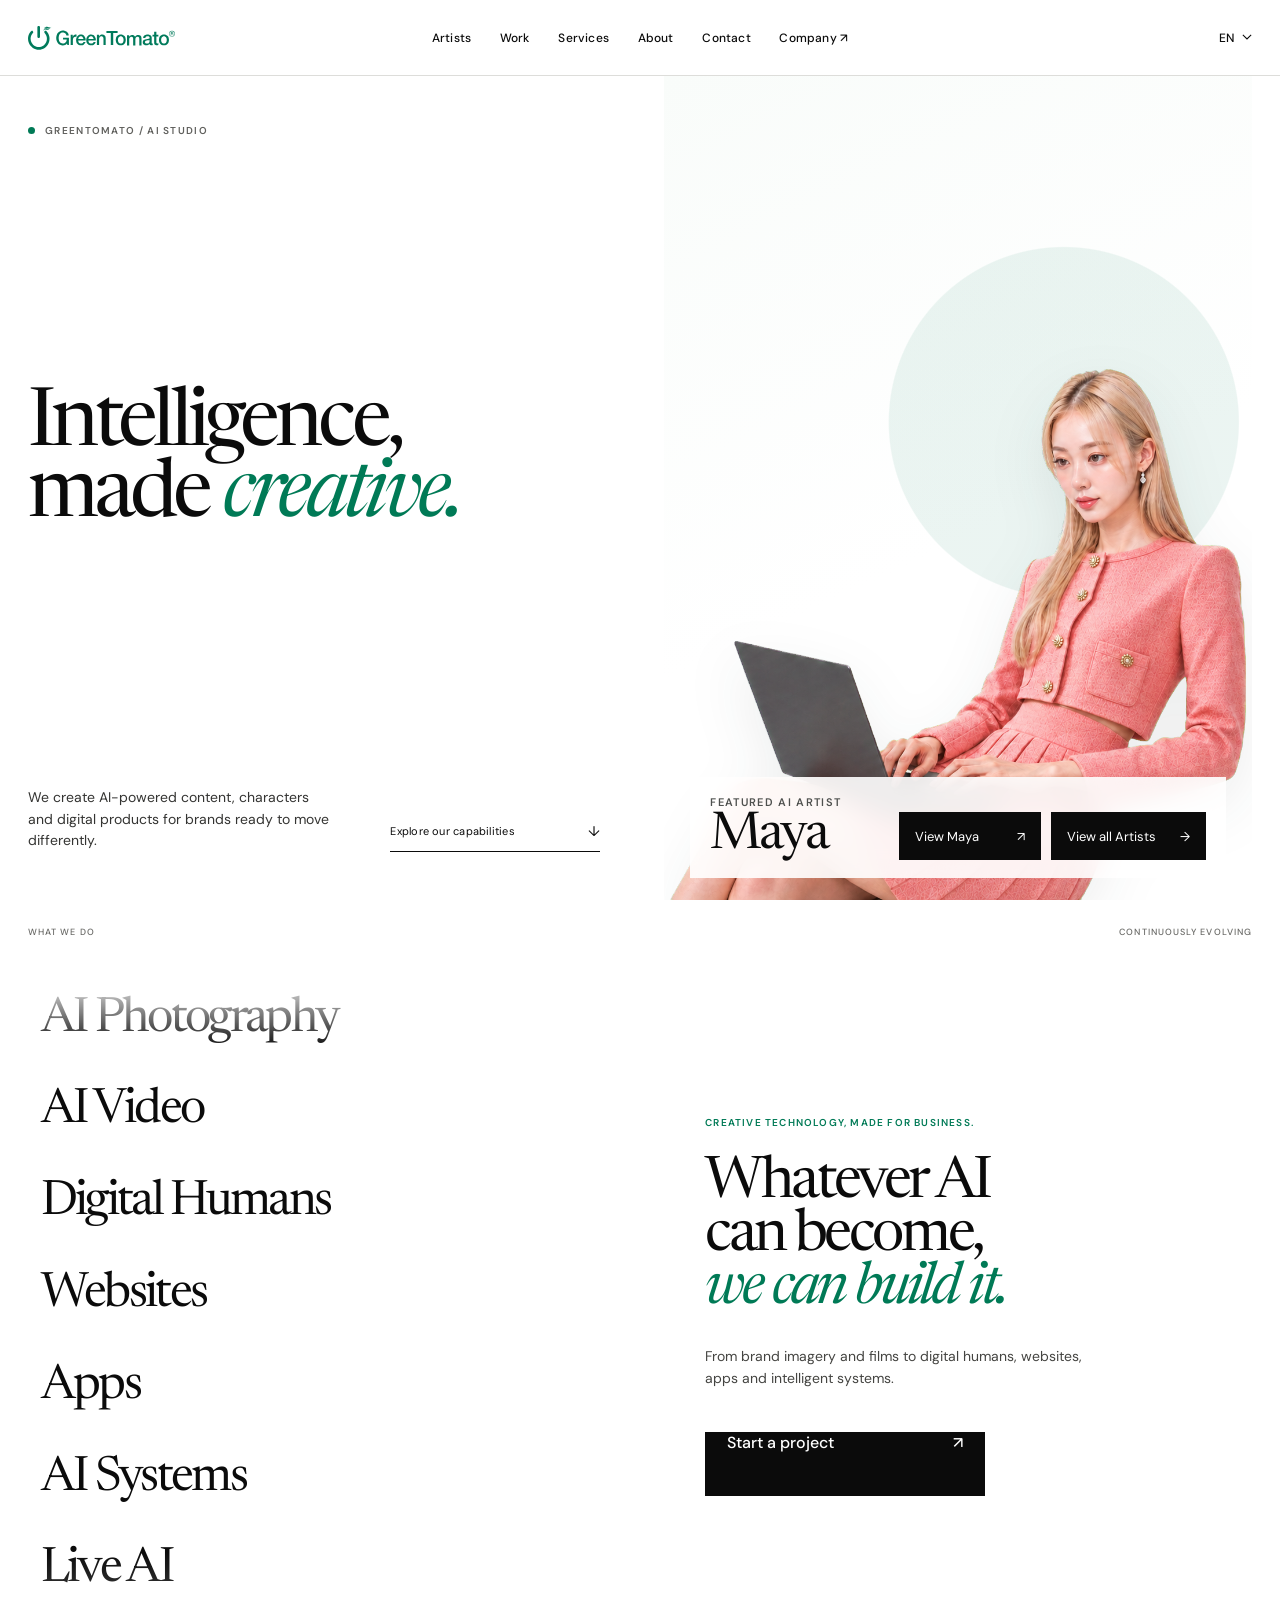
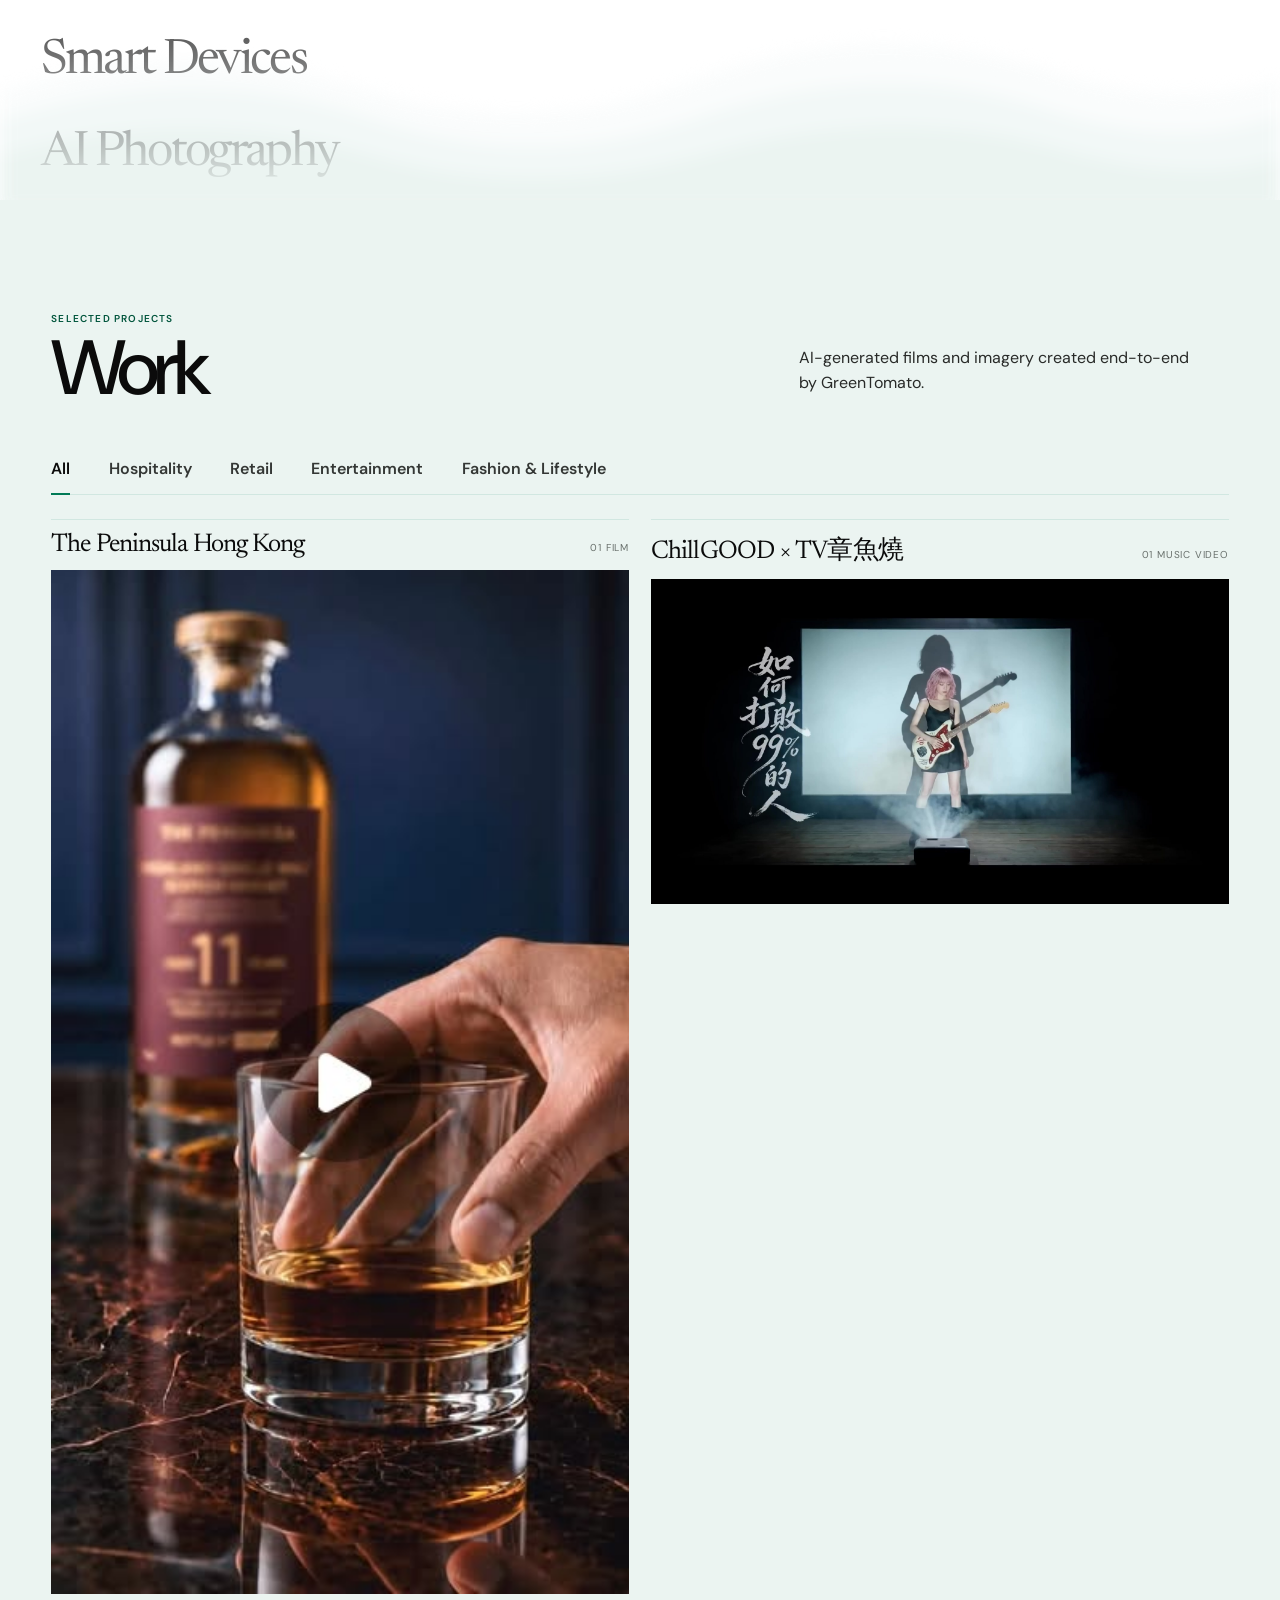
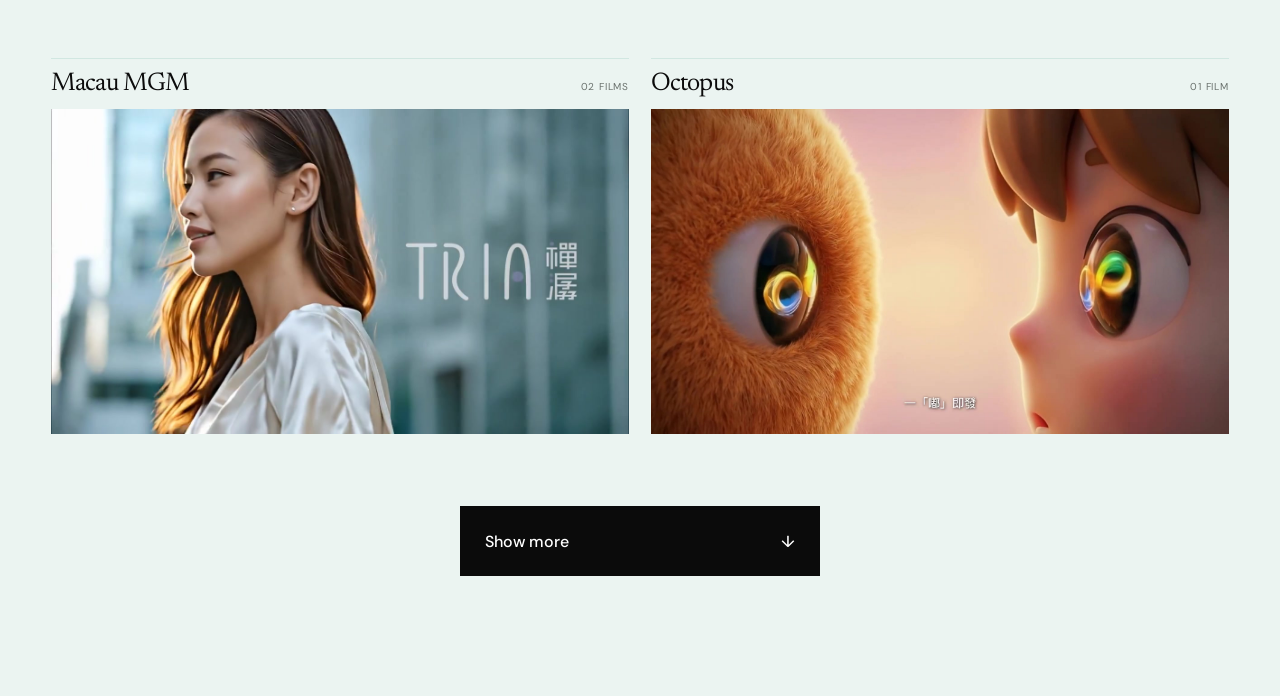
==== index.html @ 941fae1b "Strengthen CTAs and add incremental work gallery" ====
<!doctype html>
<html lang="en">
  <head>
    <meta charset="UTF-8" />
    <meta name="viewport" content="width=device-width, initial-scale=1.0" />
    <meta
      name="description"
      content="GreenTomato AI Artists — distinct digital personalities for contemporary brand storytelling."
    />
    <title>GreenTomato — AI Artists</title>
    <link rel="preconnect" href="https://fonts.googleapis.com" />
    <link rel="preconnect" href="https://fonts.gstatic.com" crossorigin />
    <link
      href="https://fonts.googleapis.com/css2?family=DM+Sans:wght@400;500;600&family=Newsreader:opsz,wght@6..72,400;6..72,500&display=swap"
      rel="stylesheet"
    />
    <link rel="stylesheet" href="./styles.css" />
    <script src="./app.js" defer></script>
  </head>
  <body>
    <header class="site-header">
      <a class="brand" href="./" aria-label="GreenTomato home">
        <img src="./assets/greentomato-logo.svg" alt="GreenTomato" />
      </a>

      <nav class="desktop-nav" aria-label="Primary navigation">
        <a href="./artists.html">Artists</a>
        <a href="#work">Work</a>
        <a href="#services">Services</a>
        <a href="#about">About</a>
        <a href="#contact">Contact</a>
        <a href="https://gtomato.com/" target="_blank" rel="noreferrer">
          Company <span aria-hidden="true">↗</span>
        </a>
      </nav>

      <button class="language-button" type="button" aria-expanded="false">
        <span>EN</span>
        <svg viewBox="0 0 12 8" aria-hidden="true">
          <path d="m1 1 5 5 5-5" />
        </svg>
      </button>

      <button class="menu-button" type="button" aria-expanded="false" aria-label="Open menu">
        <span></span>
        <span></span>
      </button>
    </header>

    <main>
      <section class="hero" id="artists" aria-labelledby="hero-title">
        <div class="hero-copy">
          <p class="eyebrow"><span></span> GreenTomato / AI Studio</p>
          <h1 id="hero-title">
            Intelligence,<br />
            made <em>creative.</em>
          </h1>

          <div class="hero-footer">
            <p class="intro">
              We create AI-powered content, characters and digital products for
              brands ready to move differently.
            </p>
            <a class="primary-link" href="#services">
              <span>Explore our capabilities</span>
              <span class="link-arrow" aria-hidden="true">↓</span>
            </a>
          </div>
        </div>

        <article class="hero-visual" aria-label="Maya, GreenTomato AI artist">
          <div class="hero-orbit" aria-hidden="true">
            <span>AI Artist</span>
            <span>01 / Maya</span>
          </div>
          <figure class="maya-cutout">
            <img
              src="./assets/maya-cutout-hero-v4-cropped.png"
              alt="Maya seated with a laptop"
            />
          </figure>
          <div class="maya-caption">
            <div>
              <p>Featured AI Artist</p>
              <h2>Maya</h2>
            </div>
            <div class="maya-actions">
              <a href="#maya-profile">View Maya <span aria-hidden="true">↗</span></a>
              <a class="all-artists-button" href="./artists.html">
                View all Artists <span aria-hidden="true">→</span>
              </a>
            </div>
          </div>
        </article>

      </section>

      <section class="capabilities" id="services" aria-labelledby="capabilities-title">
        <div class="capabilities-label">
          <span>What we do</span>
          <span>Continuously evolving</span>
        </div>

        <div class="capabilities-stream" aria-label="Our AI services">
          <div class="capabilities-track">
            <div class="capabilities-list">
              <p><strong>AI Photography</strong></p>
              <p><strong>AI Video</strong></p>
              <p><strong>Digital Humans</strong></p>
              <p><strong>Websites</strong></p>
              <p><strong>Apps</strong></p>
              <p><strong>AI Systems</strong></p>
              <p><strong>Live AI</strong></p>
              <p><strong>Smart Devices</strong></p>
            </div>
            <div class="capabilities-list" aria-hidden="true">
              <p><strong>AI Photography</strong></p>
              <p><strong>AI Video</strong></p>
              <p><strong>Digital Humans</strong></p>
              <p><strong>Websites</strong></p>
              <p><strong>Apps</strong></p>
              <p><strong>AI Systems</strong></p>
              <p><strong>Live AI</strong></p>
              <p><strong>Smart Devices</strong></p>
            </div>
          </div>
        </div>

        <div class="capabilities-copy">
          <p class="capabilities-kicker">Creative technology, made for business.</p>
          <h2 id="capabilities-title">
            Whatever AI<br />
            can become,<br />
            <em>we can build it.</em>
          </h2>
          <p class="capabilities-intro">
            From brand imagery and films to digital humans, websites, apps and
            intelligent systems.
          </p>
          <a class="capabilities-link" href="#contact">
            <span>Start a project</span><span aria-hidden="true">↗</span>
          </a>
        </div>
        <svg
          class="capabilities-waves"
          viewBox="0 0 1440 360"
          preserveAspectRatio="none"
          aria-hidden="true"
        >
          <path
            class="wave-back"
            d="M0 182C145 122 270 122 402 176C540 233 658 225 784 164C928 94 1060 100 1180 151C1282 194 1365 197 1440 164V360H0Z"
          />
          <path
            class="wave-middle"
            d="M0 225C148 162 281 163 408 218C540 276 653 279 790 218C917 162 1045 151 1172 206C1280 253 1364 252 1440 217V360H0Z"
          />
          <path
            class="wave-front"
            d="M0 276C136 225 270 222 414 275C551 326 673 319 805 271C935 224 1069 221 1192 267C1298 306 1380 307 1440 281V360H0Z"
          />
        </svg>
      </section>

      <section class="work" id="work" aria-labelledby="work-title">
        <header class="work-header">
          <div>
            <p class="work-eyebrow">Selected projects</p>
            <h2 id="work-title">Work</h2>
          </div>
          <p class="work-summary">
            AI-generated films and imagery created end-to-end by GreenTomato.
          </p>
        </header>

        <nav class="work-filters" aria-label="Filter work by industry">
          <button class="is-active" type="button" data-work-filter="all">All</button>
          <button type="button" data-work-filter="hospitality">Hospitality</button>
          <button type="button" data-work-filter="retail">Retail</button>
          <button type="button" data-work-filter="entertainment">Entertainment</button>
          <button type="button" data-work-filter="fashion">Fashion &amp; Lifestyle</button>
        </nav>

        <div class="work-grid">
          <article class="work-brand-group" data-work-category="hospitality">
            <header class="work-brand-header">
              <h3>The Peninsula Hong Kong</h3>
              <span>01 film</span>
            </header>
            <div class="work-project">
              <div class="work-media">
                <img
                  src="./assets/work/peninsula/peninsula-fathers-day-cover.jpg"
                  alt="The Peninsula Hong Kong campaign"
                />
                <div class="work-media-overlay"><span>Father’s Day Campaign</span></div>
              </div>
            </div>
          </article>

          <article class="work-brand-group" data-work-category="entertainment">
            <header class="work-brand-header">
              <h3>ChillGOOD × TV章魚燒</h3>
              <span>01 music video</span>
            </header>
            <div class="work-project">
              <div class="work-media">
                <img src="./assets/work/takoyaki-poster.jpg" alt="Music video for ChillGOOD and TV章魚燒" />
                <div class="work-media-overlay">
                  <span>A brand by Leo Ku 古巨基</span>
                </div>
              </div>
            </div>
          </article>

          <article class="work-brand-group" data-work-category="hospitality">
            <header class="work-brand-header">
              <h3>Macau MGM</h3>
              <span>02 films</span>
            </header>
            <div class="work-project">
              <div class="work-media">
                <img src="./assets/work/mgm-01-poster.jpg" alt="Macau MGM film 01" />
                <div class="work-media-overlay">
                  <span>MGM 01</span>
                  <button class="show-more-button" type="button" aria-expanded="false">
                    Show more <span aria-hidden="true">↓</span>
                  </button>
                </div>
              </div>
            </div>
            <div class="work-more" aria-hidden="true">
              <div class="work-project">
                <div class="work-media">
                  <img src="./assets/work/mgm-02-poster.jpg" alt="Macau MGM film 02" />
                  <div class="work-media-overlay"><span>MGM 02</span></div>
                </div>
              </div>
            </div>
          </article>

          <article class="work-brand-group" data-work-category="retail">
            <header class="work-brand-header">
              <h3>Octopus</h3>
              <span>01 film</span>
            </header>
            <div class="work-project">
              <div class="work-media">
                <img src="./assets/work/octopus-cover.jpg" alt="Octopus campaign film" />
                <div class="work-media-overlay"><span>Octopus</span></div>
              </div>
            </div>
          </article>

          <article class="work-brand-group" data-work-category="retail">
            <header class="work-brand-header">
              <h3>PARKnSHOP 香港百佳</h3>
              <span>01 film</span>
            </header>
            <div class="work-project">
              <div class="work-media">
                <img
                  src="./assets/work/parknshop/parknshop-weekly-offer-cover.jpg"
                  alt="PARKnSHOP weekly campaign"
                />
                <div class="work-media-overlay"><span>Weekly Offer</span></div>
              </div>
            </div>
          </article>

          <article class="work-brand-group" data-work-category="fashion">
            <header class="work-brand-header">
              <h3>GRAMS</h3>
              <span>03 films</span>
            </header>
            <div class="work-project">
              <div class="work-media">
                <img src="./assets/work/grams-color.jpg" alt="GRAMS color film" />
                <div class="work-media-overlay">
                  <span>Color</span>
                  <button class="show-more-button" type="button" aria-expanded="false">
                    Show more <span aria-hidden="true">↓</span>
                  </button>
                </div>
              </div>
            </div>
            <div class="work-more" aria-hidden="true">
              <div class="work-project">
                <div class="work-media">
                  <img src="./assets/work/grams-bw-poster.jpg" alt="GRAMS black and white film" />
                  <div class="work-media-overlay"><span>Black &amp; White</span></div>
                </div>
              </div>
              <div class="work-project">
                <div class="work-media">
                  <img src="./assets/work/grams28.png" alt="GRAMS campaign film" />
                  <div class="work-media-overlay"><span>Campaign Film</span></div>
                </div>
              </div>
            </div>
          </article>

          <article class="work-brand-group" data-work-category="fashion">
            <header class="work-brand-header">
              <h3>KOISEA</h3>
              <span>02 films</span>
            </header>
            <div class="work-project">
              <div class="work-media">
                <img src="./assets/work/koisea.png" alt="KOISEA landscape film" />
                <div class="work-media-overlay">
                  <span>Landscape</span>
                  <button class="show-more-button" type="button" aria-expanded="false">
                    Show more <span aria-hidden="true">↓</span>
                  </button>
                </div>
              </div>
            </div>
            <div class="work-more" aria-hidden="true">
              <div class="work-project">
                <div class="work-media">
                  <img src="./assets/work/koisea-underground.jpg" alt="KOISEA underground film" />
                  <div class="work-media-overlay"><span>Underground</span></div>
                </div>
              </div>
            </div>
          </article>

          <article class="work-brand-group" data-work-category="retail">
            <header class="work-brand-header">
              <h3>KICKS CREW</h3>
              <span>01 film</span>
            </header>
            <div class="work-project">
              <div class="work-media">
                <img src="./assets/work/kicks-crew.png" alt="KICKS CREW campaign film" />
                <div class="work-media-overlay"><span>Campaign Film</span></div>
              </div>
            </div>
          </article>

          <article class="work-brand-group" data-work-category="entertainment">
            <header class="work-brand-header">
              <h3>Neopets</h3>
              <span>01 film</span>
            </header>
            <div class="work-project">
              <div class="work-media">
                <img src="./assets/work/neopets.png" alt="Neopets campaign film" />
                <div class="work-media-overlay"><span>Campaign Film</span></div>
              </div>
            </div>
          </article>

          <article class="work-brand-group" data-work-category="finance">
            <header class="work-brand-header">
              <h3>Bowtie</h3>
              <span>01 film</span>
            </header>
            <div class="work-project">
              <div class="work-media">
                <img src="./assets/work/bowtie.png" alt="Bowtie campaign film" />
                <div class="work-media-overlay"><span>Campaign Film</span></div>
              </div>
            </div>
          </article>

          <article class="work-brand-group" data-work-category="finance">
            <header class="work-brand-header">
              <h3>Dah Sing Bank</h3>
              <span>01 film</span>
            </header>
            <div class="work-project">
              <div class="work-media">
                <img src="./assets/work/dah-sing.png" alt="Dah Sing Bank campaign film" />
                <div class="work-media-overlay"><span>Campaign Film</span></div>
              </div>
            </div>
          </article>
        </div>

        <button class="work-load-more" type="button">
          <span>Show more</span>
          <span aria-hidden="true">↓</span>
        </button>
      </section>
    </main>

    <div class="language-menu" aria-hidden="true">
      <button type="button" data-language="EN">English</button>
      <button type="button" data-language="繁">繁體中文</button>
      <button type="button" data-language="简">简体中文</button>
    </div>

    <div class="mobile-menu" aria-hidden="true">
      <nav aria-label="Mobile navigation">
        <a href="./artists.html">Artists</a>
        <a href="#work">Work</a>
        <a href="#services">Services</a>
        <a href="#about">About</a>
        <a href="#contact">Contact</a>
        <a href="https://gtomato.com/" target="_blank" rel="noreferrer">Company ↗</a>
      </nav>
    </div>
  </body>
</html>
---- styles.css ----
:root {
  --paper: #ffffff;
  --ink: #0b0b0b;
  --silver: #b8b8b3;
  --line: #ddddda;
  --gt-green: #007a56;
  --gt-green-light: color-mix(in srgb, var(--gt-green) 13%, white);
  --gt-green-soft: color-mix(in srgb, var(--gt-green) 24%, white);
  --work-surface: color-mix(in srgb, var(--gt-green) 8%, white);
  --sans: "DM Sans", Arial, sans-serif;
  --serif: "Newsreader", Georgia, serif;
}

* {
  box-sizing: border-box;
}

html {
  background: var(--paper);
  color: var(--ink);
  scroll-behavior: smooth;
}

body {
  margin: 0;
  min-width: 320px;
  background: var(--paper);
  font-family: var(--sans);
  -webkit-font-smoothing: antialiased;
}

a {
  color: inherit;
  text-decoration: none;
}

button {
  color: inherit;
  font: inherit;
}

.site-header {
  position: fixed;
  z-index: 20;
  top: 0;
  right: 0;
  left: 0;
  display: grid;
  grid-template-columns: minmax(150px, 1fr) auto minmax(150px, 1fr);
  align-items: center;
  height: 76px;
  padding: 0 28px;
  border-bottom: 1px solid var(--line);
  background: rgba(255, 255, 255, 0.94);
  backdrop-filter: blur(12px);
}

.brand {
  justify-self: start;
  line-height: 0;
}

.brand img {
  display: block;
  width: 148px;
  height: auto;
  filter: brightness(0) saturate(100%) invert(34%) sepia(45%) saturate(1351%)
    hue-rotate(125deg) brightness(91%) contrast(101%);
}

.desktop-nav {
  display: flex;
  align-items: center;
  gap: clamp(22px, 2.25vw, 42px);
}

.desktop-nav a,
.language-button {
  position: relative;
  font-size: 12px;
  font-weight: 500;
  letter-spacing: 0.015em;
}

.desktop-nav a::after {
  position: absolute;
  right: 0;
  bottom: -7px;
  left: 0;
  height: 1px;
  background: var(--ink);
  content: "";
  transform: scaleX(0);
  transform-origin: right;
  transition: transform 220ms ease;
}

.desktop-nav a:hover::after,
.desktop-nav a:focus-visible::after {
  background: var(--gt-green);
  transform: scaleX(1);
  transform-origin: left;
}

.language-button {
  display: flex;
  align-items: center;
  justify-self: end;
  gap: 8px;
  padding: 10px 0;
  border: 0;
  background: transparent;
  cursor: pointer;
}

.language-button svg {
  width: 10px;
  fill: none;
  stroke: currentColor;
  stroke-width: 1.25;
  transition: transform 180ms ease;
}

.language-button[aria-expanded="true"] svg {
  transform: rotate(180deg);
}

.menu-button {
  display: none;
  width: 30px;
  height: 30px;
  padding: 7px 0;
  border: 0;
  background: transparent;
}

.menu-button span {
  display: block;
  width: 26px;
  height: 1px;
  margin: 5px 0 5px auto;
  background: var(--ink);
  transition: transform 180ms ease;
}

.hero {
  position: relative;
  display: grid;
  grid-template-columns: minmax(0, 52%) minmax(520px, 48%);
  height: 100vh;
  min-height: 720px;
  padding: 76px 28px 0;
  overflow: hidden;
  background:
    linear-gradient(90deg, transparent 0 51.95%, rgba(0, 122, 86, 0.07) 51.95% 52%, transparent 52%),
    var(--paper);
}

.hero-copy {
  display: flex;
  flex-direction: column;
  min-width: 0;
  padding: 48px 5vw 48px 0;
}

.eyebrow {
  display: flex;
  align-items: center;
  gap: 10px;
  margin: 0;
  color: #60605d;
  font-size: 10px;
  font-weight: 600;
  letter-spacing: 0.13em;
  text-transform: uppercase;
}

.eyebrow span {
  width: 7px;
  height: 7px;
  border-radius: 50%;
  background: var(--gt-green);
}

h1 {
  max-width: 780px;
  margin: auto 0;
  font-family: var(--serif);
  font-size: clamp(66px, 6.3vw, 112px);
  font-weight: 400;
  letter-spacing: -0.058em;
  line-height: 0.88;
}

h1 em {
  color: var(--gt-green);
  font-weight: 400;
}

.hero-footer {
  display: grid;
  grid-template-columns: minmax(240px, 380px) 210px;
  gap: 56px;
  align-items: end;
}

.intro {
  margin: 0;
  color: #343432;
  font-size: 14px;
  line-height: 1.55;
}

.primary-link {
  display: flex;
  align-items: center;
  justify-content: space-between;
  padding: 12px 0 11px;
  border-bottom: 1px solid var(--ink);
  font-size: 11px;
  letter-spacing: 0.02em;
}

.link-arrow {
  font-size: 14px;
  transition: transform 180ms ease;
}

.primary-link:hover .link-arrow {
  color: var(--gt-green);
  transform: translateY(3px);
}

.hero-visual {
  position: relative;
  min-width: 0;
  overflow: hidden;
  background:
    radial-gradient(circle at 68% 42%, rgba(0, 122, 86, 0.08) 0 28%, transparent 28.2%),
    linear-gradient(155deg, #f9fcfa 0%, #ffffff 55%);
}

.hero-orbit {
  display: none;
}

.hero-orbit::before,
.hero-orbit::after {
  position: absolute;
  width: 6px;
  height: 6px;
  border-radius: 50%;
  background: var(--gt-green);
  content: "";
}

.hero-orbit::before {
  top: 11%;
  left: 12%;
}

.hero-orbit::after {
  right: 10%;
  bottom: 12%;
}

.hero-orbit span {
  position: absolute;
  padding: 3px 6px;
  background: #fff;
  color: var(--gt-green);
  font-size: 9px;
  letter-spacing: 0.12em;
  text-transform: uppercase;
}

.hero-orbit span:first-child {
  top: 7%;
  left: 18%;
}

.hero-orbit span:last-child {
  right: 15%;
  bottom: 8%;
}

.maya-cutout {
  position: absolute;
  z-index: 2;
  inset: 0;
  margin: 0;
  pointer-events: none;
}

.maya-cutout img {
  display: block;
  width: 100%;
  height: 100%;
  object-fit: contain;
  object-position: right bottom;
  filter: drop-shadow(0 22px 28px rgba(25, 42, 35, 0.08));
}

.maya-caption {
  position: absolute;
  z-index: 4;
  right: 26px;
  bottom: 22px;
  left: 26px;
  display: flex;
  justify-content: space-between;
  align-items: flex-end;
  padding: 18px 20px;
  background: rgba(255, 255, 255, 0.9);
  backdrop-filter: blur(12px);
}

.maya-caption p {
  margin: 0 0 4px;
  color: #4f514f;
  font-size: 11px;
  font-weight: 600;
  letter-spacing: 0.12em;
  text-transform: uppercase;
}

.maya-caption h2 {
  margin: 0;
  font-family: var(--serif);
  font-size: 52px;
  font-weight: 400;
  letter-spacing: -0.04em;
  line-height: 0.9;
}

.maya-caption a {
  display: inline-flex;
  gap: 24px;
  justify-content: space-between;
  align-items: center;
  min-width: 142px;
  min-height: 48px;
  padding: 0 15px;
  border: 1px solid var(--ink);
  background: var(--ink);
  color: #fff;
  font-size: 13px;
  transition: background 180ms ease, color 180ms ease;
}

.maya-actions {
  display: flex;
  gap: 10px;
  align-items: center;
}

.all-artists-button {
  min-width: 174px;
  cursor: pointer;
}

.maya-caption a:hover,
.maya-caption a:focus-visible,
.all-artists-button:hover,
.all-artists-button:focus-visible {
  border-color: var(--gt-green);
  background: var(--gt-green);
  color: #fff;
}

.capabilities {
  position: relative;
  display: grid;
  grid-template-columns: minmax(0, 48%) minmax(0, 52%);
  height: 100vh;
  min-height: 720px;
  padding: 74px 28px 0;
  overflow: hidden;
  background: var(--paper);
}

.capabilities-label {
  position: absolute;
  z-index: 5;
  top: 26px;
  right: 28px;
  left: 28px;
  display: flex;
  justify-content: space-between;
  color: #696966;
  font-size: 9px;
  font-weight: 500;
  letter-spacing: 0.12em;
  text-transform: uppercase;
}

.capabilities-stream {
  position: relative;
  z-index: 2;
  height: calc(100vh - 74px);
  min-height: 646px;
  overflow: hidden;
  -webkit-mask-image: linear-gradient(
    to bottom,
    transparent 0,
    #000 9%,
    #000 70%,
    transparent 100%
  );
  mask-image: linear-gradient(
    to bottom,
    transparent 0,
    #000 9%,
    #000 70%,
    transparent 100%
  );
}

.capabilities-track {
  display: flex;
  flex-direction: column;
  width: 100%;
  animation: capabilities-scroll 24s linear infinite;
  will-change: transform;
}

.capabilities-list {
  display: flex;
  flex-direction: column;
  flex: none;
  gap: 0;
  padding: 0 2vw 0 1vw;
}

.capabilities-list p {
  display: flex;
  align-items: center;
  flex: none;
  min-height: clamp(84px, 10.2vh, 108px);
  margin: 0;
  color: var(--ink);
}

.capabilities-list strong {
  font-family: var(--serif);
  font-size: clamp(42px, 3.8vw, 68px);
  font-weight: 400;
  letter-spacing: -0.055em;
  line-height: 1;
  white-space: nowrap;
}

.capabilities-copy {
  position: relative;
  z-index: 3;
  display: flex;
  flex-direction: column;
  justify-content: center;
  align-items: flex-start;
  padding: 0 3vw 18vh 7vw;
}

.capabilities-kicker {
  margin: 0 0 28px;
  color: var(--gt-green);
  font-size: 10px;
  font-weight: 600;
  letter-spacing: 0.12em;
  text-transform: uppercase;
}

.capabilities-copy h2 {
  max-width: 760px;
  margin: 0;
  font-family: var(--serif);
  font-size: clamp(54px, 4.55vw, 82px);
  font-weight: 400;
  letter-spacing: -0.058em;
  line-height: 0.91;
}

.capabilities-copy h2 em {
  color: var(--gt-green);
  font-weight: 400;
}

.capabilities-intro {
  max-width: 410px;
  margin: 30px 0 0;
  color: #444441;
  font-size: 14px;
  line-height: 1.55;
}

.capabilities-link {
  display: flex;
  justify-content: space-between;
  width: 280px;
  margin-top: 42px;
  min-height: 64px;
  padding: 0 22px;
  background: var(--ink);
  color: #fff;
  font-size: 16px;
  font-weight: 500;
  transition: background 180ms ease, transform 180ms ease;
}

.capabilities-link:hover {
  background: var(--gt-green);
  transform: translateY(-2px);
}

.capabilities-waves {
  position: absolute;
  z-index: 1;
  right: 0;
  bottom: 0;
  left: 0;
  width: 100%;
  bottom: -12px;
  height: clamp(190px, 27vh, 280px);
  filter: blur(8px);
  opacity: 0.96;
  pointer-events: none;
}

.capabilities-waves path {
  vector-effect: non-scaling-stroke;
}

.wave-back {
  fill: color-mix(in srgb, var(--gt-green) 2%, white);
}

.wave-middle {
  fill: color-mix(in srgb, var(--gt-green) 5%, white);
}

.wave-front {
  fill: var(--work-surface);
}

.work {
  position: relative;
  min-height: 100vh;
  padding: 112px 4vw 120px;
  background: var(--work-surface);
}

.work-header {
  display: grid;
  grid-template-columns: minmax(0, 1fr) minmax(280px, 430px);
  align-items: end;
  gap: 64px;
}

.work-eyebrow {
  margin: 0 0 8px;
  color: color-mix(in srgb, var(--gt-green) 70%, black);
  font-size: 10px;
  font-weight: 600;
  letter-spacing: 0.12em;
  text-transform: uppercase;
}

.work-header h2 {
  margin: 0;
  color: var(--ink);
  font-family: var(--sans);
  font-size: clamp(60px, 6vw, 104px);
  font-weight: 500;
  letter-spacing: -0.065em;
  line-height: 0.92;
}

.work-summary {
  max-width: 390px;
  margin: 0 0 8px;
  color: #282a28;
  font-size: 16px;
  line-height: 1.55;
}

.work-filters {
  display: flex;
  gap: clamp(24px, 3vw, 52px);
  align-items: center;
  margin: 54px 0 24px;
  border-bottom: 1px solid color-mix(in srgb, var(--gt-green) 18%, white);
}

.work-filters button {
  position: relative;
  padding: 0 0 15px;
  border: 0;
  background: transparent;
  color: #343735;
  font-size: 16px;
  font-weight: 600;
  cursor: pointer;
}

.work-filters button::after {
  position: absolute;
  right: 0;
  bottom: -1px;
  left: 0;
  height: 2px;
  background: var(--gt-green);
  content: "";
  opacity: 0;
  transform: scaleX(0);
  transition: opacity 180ms ease, transform 180ms cubic-bezier(0.16, 1, 0.3, 1);
}

.work-filters button:hover,
.work-filters button:focus-visible,
.work-filters button.is-active {
  color: var(--ink);
}

.work-filters button.is-active::after {
  opacity: 1;
  transform: scaleX(1);
}

.work-grid {
  display: grid;
  grid-template-columns: repeat(2, minmax(0, 1fr));
  gap: 64px 22px;
  align-items: start;
}

.work-brand-group {
  position: relative;
  transition: opacity 220ms ease, transform 300ms cubic-bezier(0.16, 1, 0.3, 1);
}

.work-brand-group[hidden] {
  display: none;
}

.work-brand-header {
  display: flex;
  justify-content: space-between;
  align-items: baseline;
  margin-bottom: 12px;
  padding-top: 12px;
  border-top: 1px solid color-mix(in srgb, var(--gt-green) 18%, white);
}

.work-brand-header h3 {
  margin: 0;
  font-family: var(--serif);
  font-size: clamp(24px, 2vw, 34px);
  font-weight: 400;
  letter-spacing: -0.035em;
}

.work-brand-header span {
  color: #69706c;
  font-size: 10px;
  letter-spacing: 0.08em;
  text-transform: uppercase;
}

.work-project + .work-project {
  margin-top: 14px;
}

.work-media {
  position: relative;
  overflow: hidden;
  background: #d9e6df;
}

.work-media img {
  display: block;
  width: 100%;
  height: auto;
  transition: transform 500ms cubic-bezier(0.16, 1, 0.3, 1);
}

.work-media-overlay {
  position: absolute;
  right: 0;
  bottom: 0;
  left: 0;
  display: flex;
  justify-content: space-between;
  align-items: center;
  min-height: 58px;
  padding: 15px 18px;
  background: linear-gradient(to top, rgba(4, 12, 9, 0.76), rgba(4, 12, 9, 0.04));
  color: #fff;
  font-size: 12px;
  opacity: 0;
  transform: translateY(8px);
  transition: opacity 220ms ease, transform 220ms ease;
}

.work-media:hover img {
  transform: scale(1.025);
}

.work-media:hover .work-media-overlay,
.work-media:focus-within .work-media-overlay {
  opacity: 1;
  transform: translateY(0);
}

.show-more-button {
  display: inline-flex;
  gap: 10px;
  align-items: center;
  padding: 7px 0;
  border: 0;
  border-bottom: 1px solid rgba(255, 255, 255, 0.8);
  background: transparent;
  color: #fff;
  font-size: 11px;
  cursor: pointer;
}

.show-more-button span {
  transition: transform 220ms ease;
}

.show-more-button[aria-expanded="true"] span {
  transform: rotate(180deg);
}

.work-more {
  display: grid;
  grid-template-rows: 0fr;
  opacity: 0;
  transition: grid-template-rows 420ms cubic-bezier(0.16, 1, 0.3, 1), opacity 260ms ease;
}

.work-more > .work-project {
  min-height: 0;
  overflow: hidden;
}

.work-brand-group.is-expanded .work-more {
  grid-template-rows: 1fr;
  margin-top: 14px;
  opacity: 1;
}

.work-load-more {
  display: flex;
  justify-content: space-between;
  align-items: center;
  width: min(360px, 100%);
  min-height: 70px;
  margin: 72px auto 0;
  padding: 0 24px;
  border: 1px solid var(--ink);
  background: var(--ink);
  color: #fff;
  font-size: 16px;
  font-weight: 500;
  cursor: pointer;
  transition: background 180ms ease, border-color 180ms ease, transform 180ms ease;
}

.work-load-more:hover,
.work-load-more:focus-visible {
  border-color: var(--gt-green);
  background: var(--gt-green);
  transform: translateY(-2px);
}

.work-load-more[hidden] {
  display: none;
}

.artists-drawer {
  position: fixed;
  z-index: 42;
  top: 0;
  right: 0;
  bottom: 0;
  width: min(520px, 92vw);
  padding: 92px 42px 42px;
  background: #fff;
  transform: translateX(102%);
  transition: transform 420ms cubic-bezier(0.16, 1, 0.3, 1);
}

.artists-drawer.is-open {
  transform: translateX(0);
}

.artists-drawer > p {
  margin: 0 0 14px;
  color: #73736f;
  font-size: 10px;
  letter-spacing: 0.12em;
  text-transform: uppercase;
}

.artists-drawer h2 {
  margin: 0 0 52px;
  font-family: var(--serif);
  font-size: 64px;
  font-weight: 400;
  letter-spacing: -0.055em;
}

.artists-drawer nav {
  display: grid;
}

.artists-drawer nav a {
  display: grid;
  grid-template-columns: 42px 1fr;
  align-items: baseline;
  padding: 17px 0;
  border-top: 1px solid var(--line);
  font-family: var(--serif);
  font-size: 32px;
}

.artists-drawer nav a:last-child {
  border-bottom: 1px solid var(--line);
}

.artists-drawer nav a span {
  color: var(--silver);
  font-family: var(--sans);
  font-size: 10px;
}

.artists-drawer nav a:hover {
  color: var(--gt-green);
}

.artists-drawer-close {
  position: absolute;
  top: 24px;
  right: 28px;
  width: 34px;
  height: 34px;
  border: 0;
  background: transparent;
  font-size: 28px;
  font-weight: 300;
  cursor: pointer;
}

.artists-drawer-backdrop {
  position: fixed;
  z-index: 41;
  inset: 0;
  display: block;
  border: 0;
  background: rgba(7, 9, 8, 0.18);
  opacity: 0;
  pointer-events: none;
  transition: opacity 220ms ease;
}

.artists-drawer-backdrop.is-open {
  opacity: 1;
  pointer-events: auto;
}

@media (max-width: 1180px) {
  .capabilities-copy {
    padding-left: 4vw;
  }

  .capabilities-list strong {
    font-size: clamp(38px, 4.2vw, 52px);
  }
}

@keyframes capabilities-scroll {
  to {
    transform: translateY(-50%);
  }
}

@media (prefers-reduced-motion: reduce) {
  .capabilities-track {
    animation-play-state: paused;
  }
}

.language-menu {
  position: fixed;
  z-index: 30;
  top: 64px;
  right: 22px;
  display: grid;
  width: 150px;
  padding: 8px;
  border: 1px solid var(--line);
  background: var(--paper);
  opacity: 0;
  pointer-events: none;
  transform: translateY(-4px);
  transition: opacity 160ms ease, transform 160ms ease;
}

.language-menu.is-open {
  opacity: 1;
  pointer-events: auto;
  transform: translateY(0);
}

.language-menu button {
  padding: 10px;
  border: 0;
  background: transparent;
  text-align: left;
  font-size: 11px;
  cursor: pointer;
}

.language-menu button:hover {
  background: var(--gt-green-light);
}

.mobile-menu {
  display: none;
}

@media (max-width: 1020px) {
  .site-header {
    grid-template-columns: 1fr auto auto;
    gap: 18px;
  }

  .desktop-nav {
    display: none;
  }

  .menu-button {
    display: block;
  }

  .hero {
    grid-template-columns: minmax(0, 1fr) minmax(320px, 43vw);
  }

  h1 {
    font-size: clamp(46px, 6vw, 70px);
  }

  .hero-footer {
    grid-template-columns: 1fr;
  }

  .hero-rail {
    display: none;
  }

  .mobile-menu {
    position: fixed;
    z-index: 15;
    inset: 76px 0 0;
    display: grid;
    place-items: center;
    background: var(--paper);
    opacity: 0;
    pointer-events: none;
    transition: opacity 180ms ease;
  }

  .mobile-menu.is-open {
    opacity: 1;
    pointer-events: auto;
  }

  .mobile-menu nav {
    display: grid;
    gap: 18px;
    text-align: center;
  }

  .mobile-menu a {
    font-family: var(--serif);
    font-size: 34px;
  }
}

@media (max-width: 720px) {
  .site-header {
    height: 64px;
    padding: 0 18px;
  }

  .brand img {
    width: 126px;
  }

  .language-button {
    display: none;
  }

  .hero {
    display: flex;
    flex-direction: column;
    min-height: 100svh;
    padding: 88px 18px 18px;
  }

  .hero-copy {
    display: contents;
  }

  .eyebrow {
    margin: 0 0 34px;
  }

  h1 {
    margin: 0 0 28px;
    font-size: clamp(43px, 13.5vw, 64px);
    line-height: 0.92;
  }

  .artist-feature {
    flex: 1;
    min-height: 430px;
    margin-top: 4px;
  }

  .artist-image img {
    min-height: 360px;
  }

  .artist-meta {
    min-height: 64px;
  }

  .artist-meta h2 {
    font-size: 26px;
  }

  .hero-footer {
    display: none;
  }

  .mobile-menu {
    inset: 64px 0 0;
  }
}

@media (prefers-reduced-motion: reduce) {
  html {
    scroll-behavior: auto;
  }

  *,
  *::before,
  *::after {
    transition-duration: 0.01ms !important;
  }
}
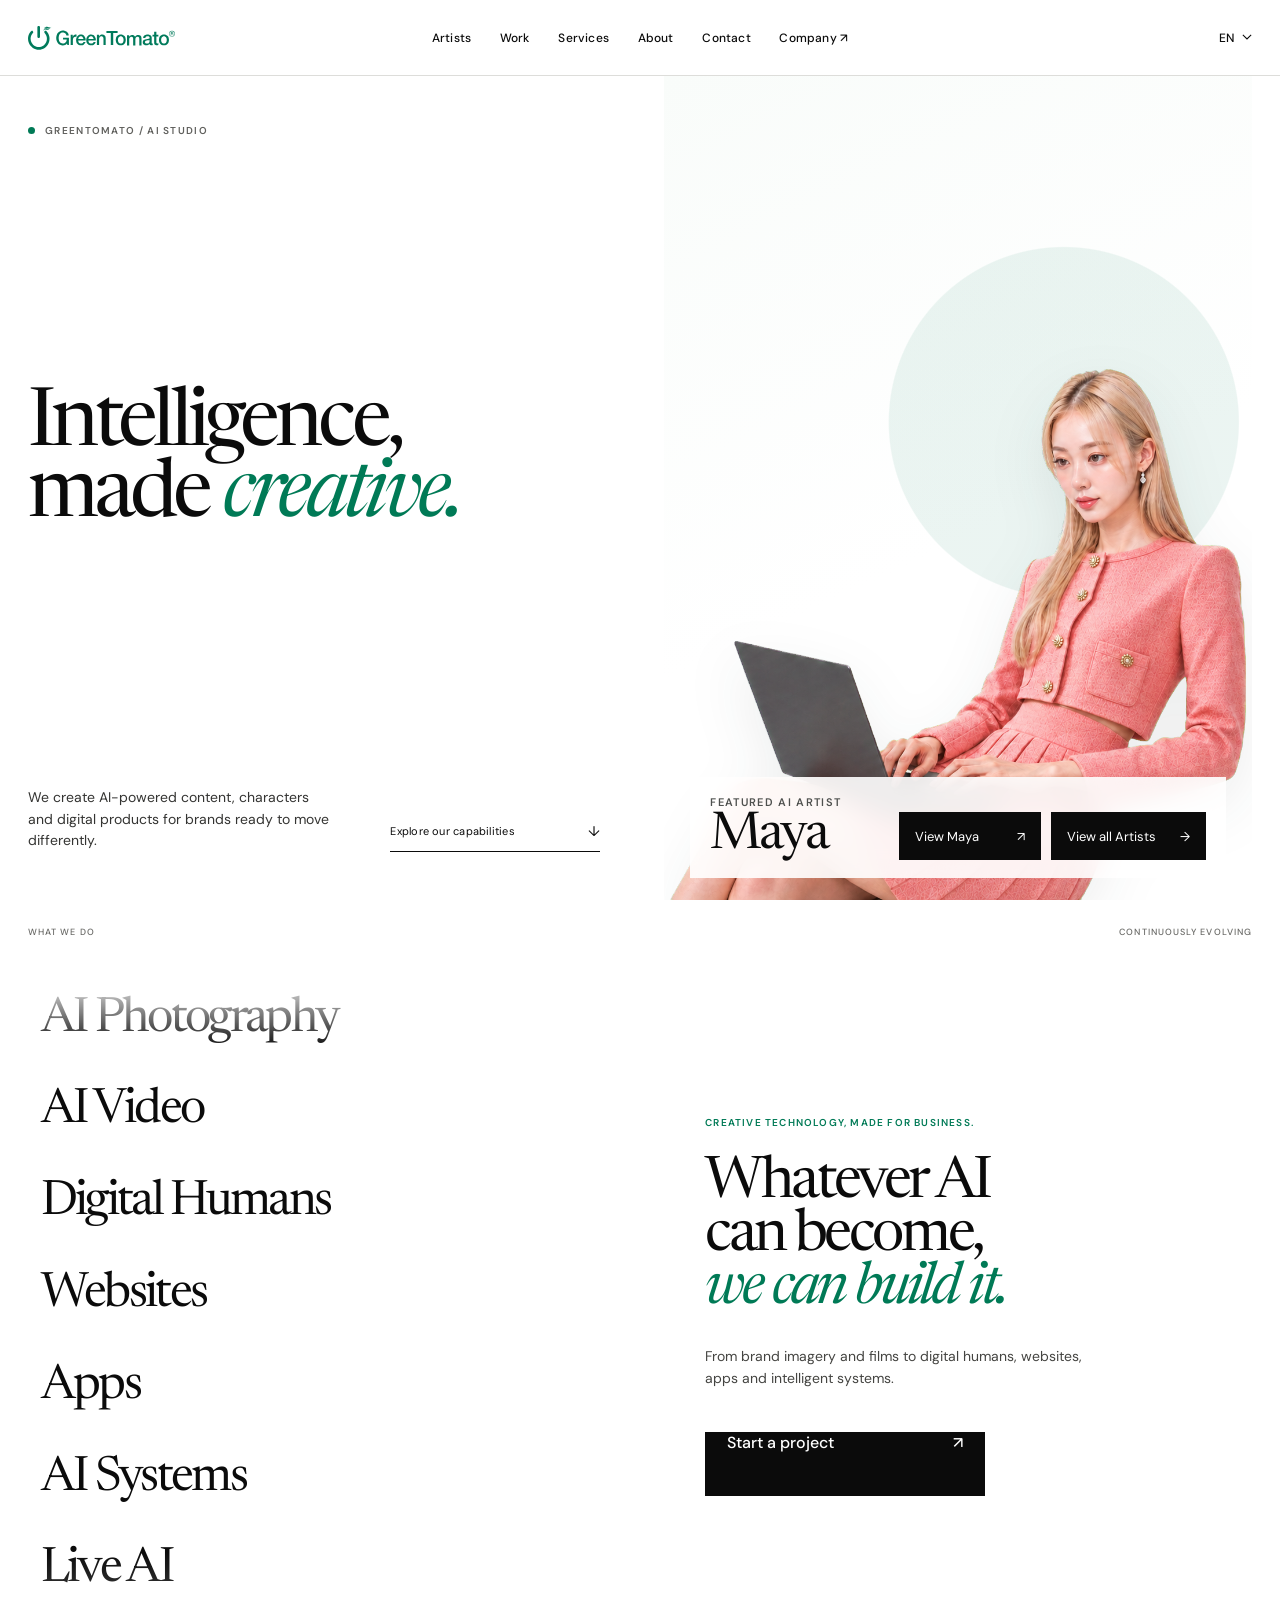
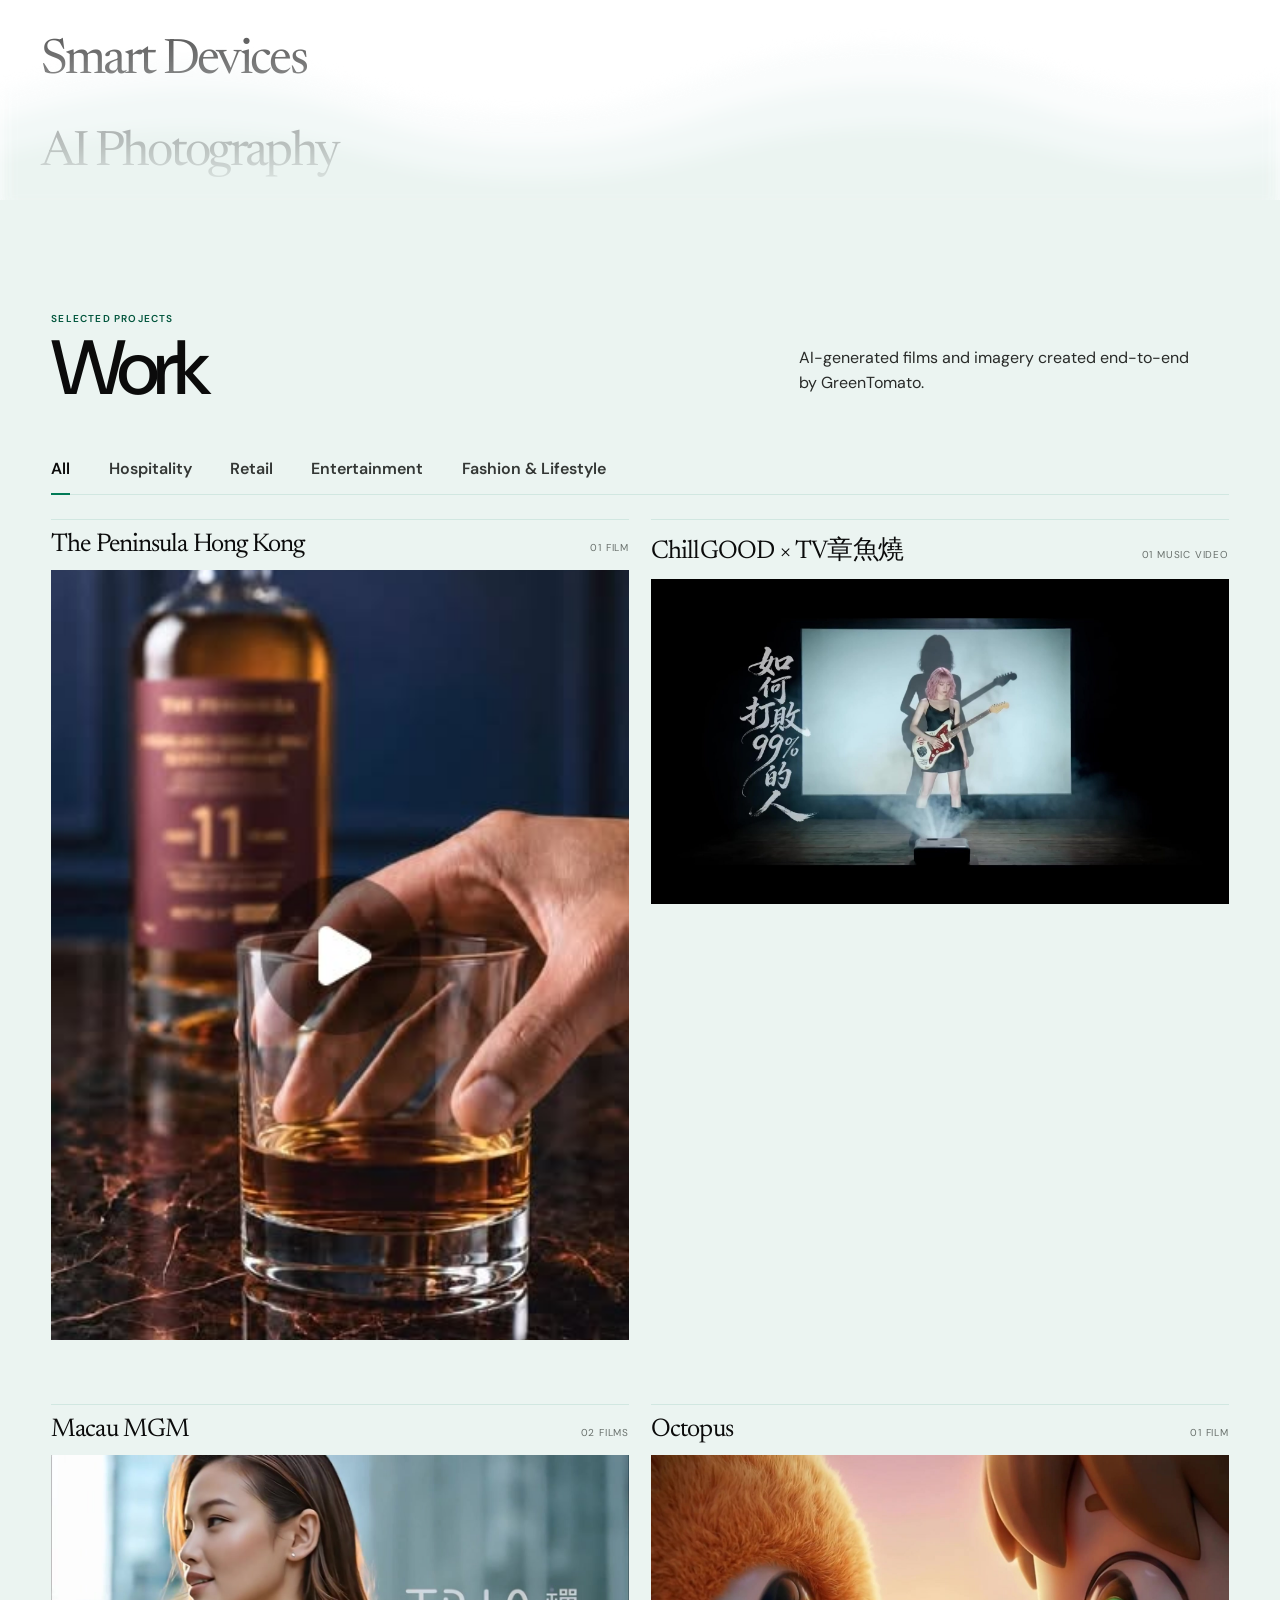
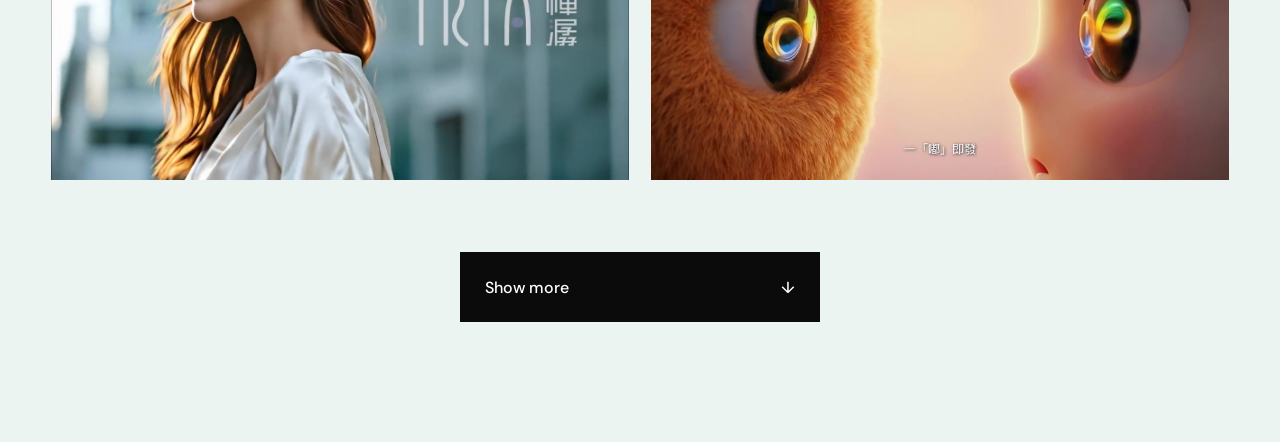
==== commit 8eb8b675: "Constrain Peninsula work card to portrait ratio" ====
--- a/index.html
+++ b/index.html
@@ -14,8 +14,8 @@
       href="https://fonts.googleapis.com/css2?family=DM+Sans:wght@400;500;600&family=Newsreader:opsz,wght@6..72,400;6..72,500&display=swap"
       rel="stylesheet"
     />
-    <link rel="stylesheet" href="./styles.css" />
-    <script src="./app.js" defer></script>
+    <link rel="stylesheet" href="./styles.css?v=peninsula-portrait" />
+    <script src="./app.js?v=work-pagination-2" defer></script>
   </head>
   <body>
     <header class="site-header">
@@ -182,7 +182,7 @@
         </nav>
 
         <div class="work-grid">
-          <article class="work-brand-group" data-work-category="hospitality">
+          <article class="work-brand-group work-brand-group--portrait" data-work-category="hospitality" data-page-visible="true">
             <header class="work-brand-header">
               <h3>The Peninsula Hong Kong</h3>
               <span>01 film</span>
@@ -198,7 +198,7 @@
             </div>
           </article>
 
-          <article class="work-brand-group" data-work-category="entertainment">
+          <article class="work-brand-group" data-work-category="entertainment" data-page-visible="true">
             <header class="work-brand-header">
               <h3>ChillGOOD × TV章魚燒</h3>
               <span>01 music video</span>
@@ -213,7 +213,7 @@
             </div>
           </article>
 
-          <article class="work-brand-group" data-work-category="hospitality">
+          <article class="work-brand-group" data-work-category="hospitality" data-page-visible="true">
             <header class="work-brand-header">
               <h3>Macau MGM</h3>
               <span>02 films</span>
@@ -239,7 +239,7 @@
             </div>
           </article>
 
-          <article class="work-brand-group" data-work-category="retail">
+          <article class="work-brand-group" data-work-category="retail" data-page-visible="true">
             <header class="work-brand-header">
               <h3>Octopus</h3>
               <span>01 film</span>
@@ -252,7 +252,7 @@
             </div>
           </article>
 
-          <article class="work-brand-group" data-work-category="retail">
+          <article class="work-brand-group" data-work-category="retail" data-page-visible="false" hidden>
             <header class="work-brand-header">
               <h3>PARKnSHOP 香港百佳</h3>
               <span>01 film</span>
@@ -268,7 +268,7 @@
             </div>
           </article>
 
-          <article class="work-brand-group" data-work-category="fashion">
+          <article class="work-brand-group" data-work-category="fashion" data-page-visible="false" hidden>
             <header class="work-brand-header">
               <h3>GRAMS</h3>
               <span>03 films</span>
@@ -300,7 +300,7 @@
             </div>
           </article>
 
-          <article class="work-brand-group" data-work-category="fashion">
+          <article class="work-brand-group" data-work-category="fashion" data-page-visible="false" hidden>
             <header class="work-brand-header">
               <h3>KOISEA</h3>
               <span>02 films</span>
@@ -326,7 +326,7 @@
             </div>
           </article>
 
-          <article class="work-brand-group" data-work-category="retail">
+          <article class="work-brand-group" data-work-category="retail" data-page-visible="false" hidden>
             <header class="work-brand-header">
               <h3>KICKS CREW</h3>
               <span>01 film</span>
@@ -339,7 +339,7 @@
             </div>
           </article>
 
-          <article class="work-brand-group" data-work-category="entertainment">
+          <article class="work-brand-group" data-work-category="entertainment" data-page-visible="false" hidden>
             <header class="work-brand-header">
               <h3>Neopets</h3>
               <span>01 film</span>
@@ -352,7 +352,7 @@
             </div>
           </article>
 
-          <article class="work-brand-group" data-work-category="finance">
+          <article class="work-brand-group" data-work-category="finance" data-page-visible="false" hidden>
             <header class="work-brand-header">
               <h3>Bowtie</h3>
               <span>01 film</span>
@@ -365,7 +365,7 @@
             </div>
           </article>
 
-          <article class="work-brand-group" data-work-category="finance">
+          <article class="work-brand-group" data-work-category="finance" data-page-visible="false" hidden>
             <header class="work-brand-header">
               <h3>Dah Sing Bank</h3>
               <span>01 film</span>
--- a/styles.css
+++ b/styles.css
@@ -638,7 +638,11 @@
 }
 
 .work-brand-group[hidden] {
-  display: none;
+  display: none !important;
+}
+
+.work-brand-group[data-page-visible="false"] {
+  display: none !important;
 }
 
 .work-brand-header {
@@ -680,6 +684,15 @@
   width: 100%;
   height: auto;
   transition: transform 500ms cubic-bezier(0.16, 1, 0.3, 1);
+}
+
+.work-brand-group--portrait .work-media {
+  aspect-ratio: 3 / 4;
+}
+
+.work-brand-group--portrait .work-media img {
+  height: 100%;
+  object-fit: cover;
 }
 
 .work-media-overlay {
@@ -774,7 +787,11 @@
 }
 
 .work-load-more[hidden] {
-  display: none;
+  display: none !important;
+}
+
+.work-load-more[data-page-visible="false"] {
+  display: none !important;
 }
 
 .artists-drawer {
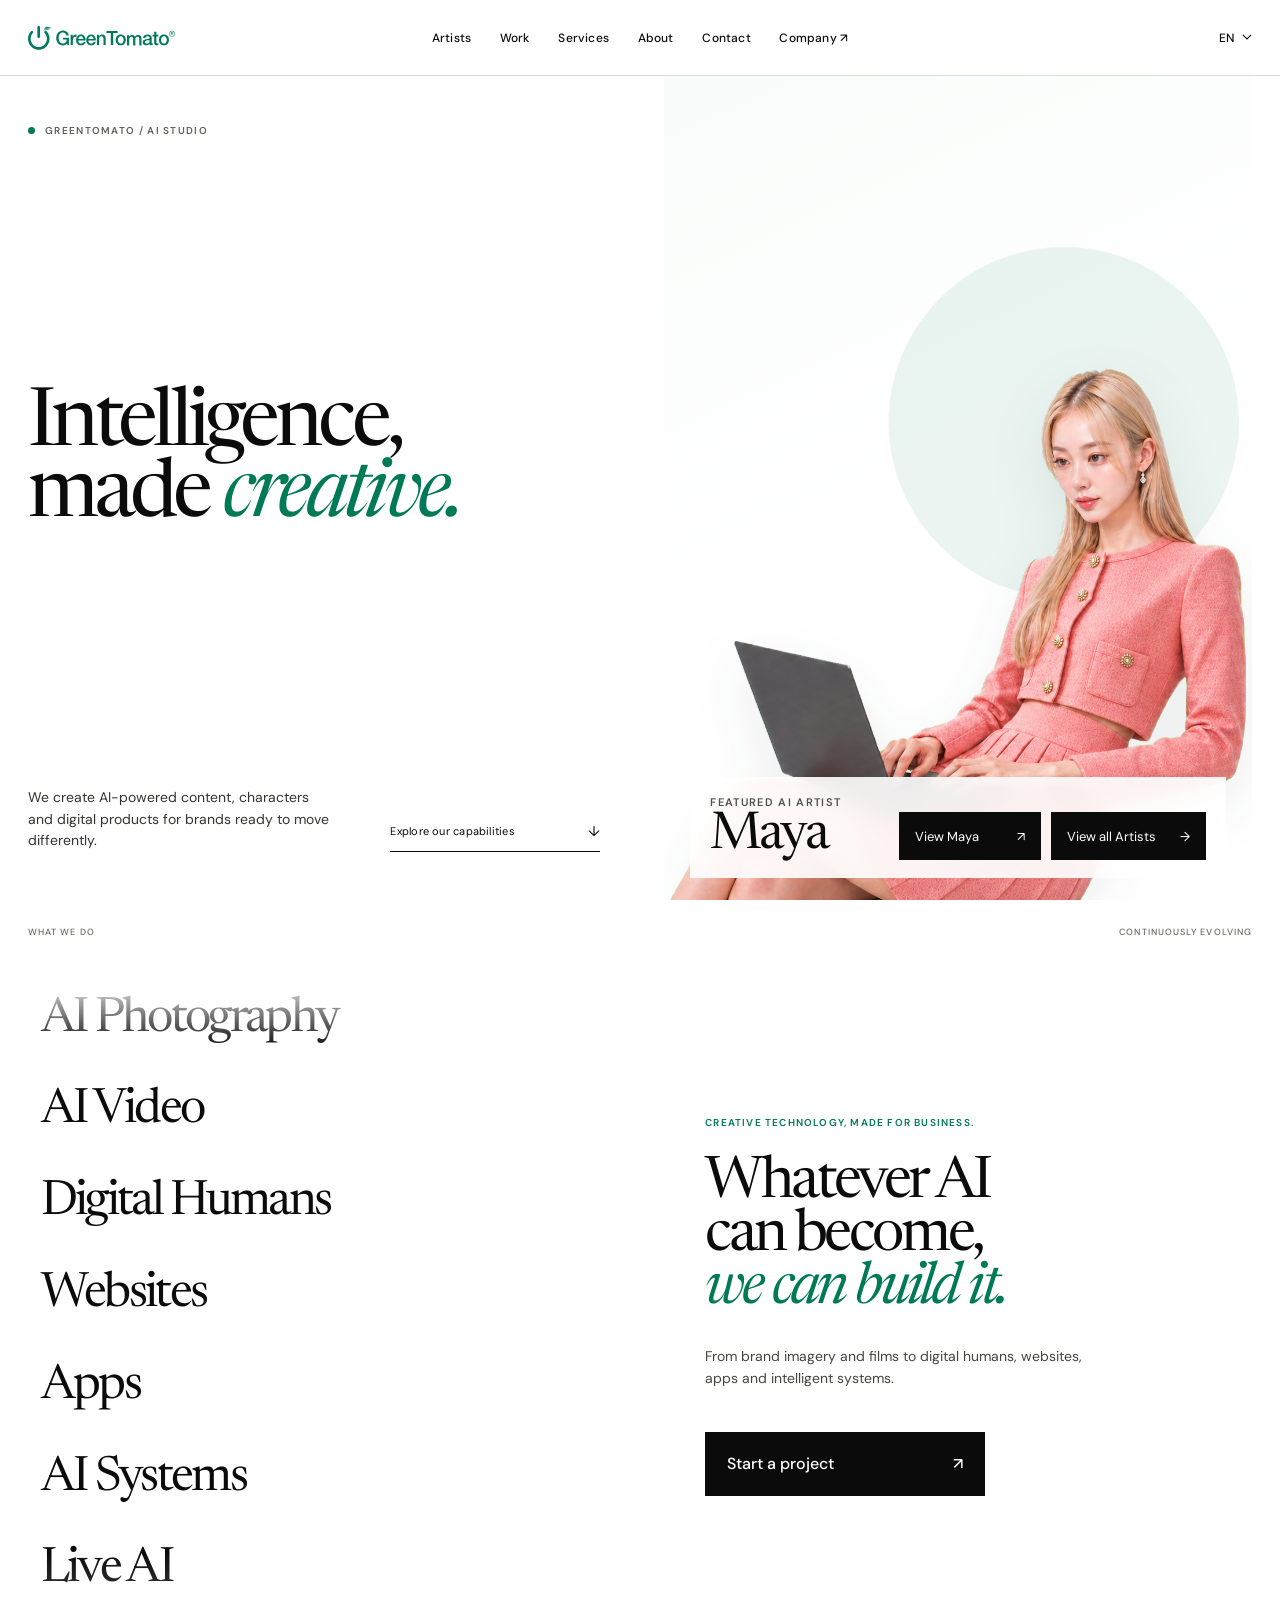
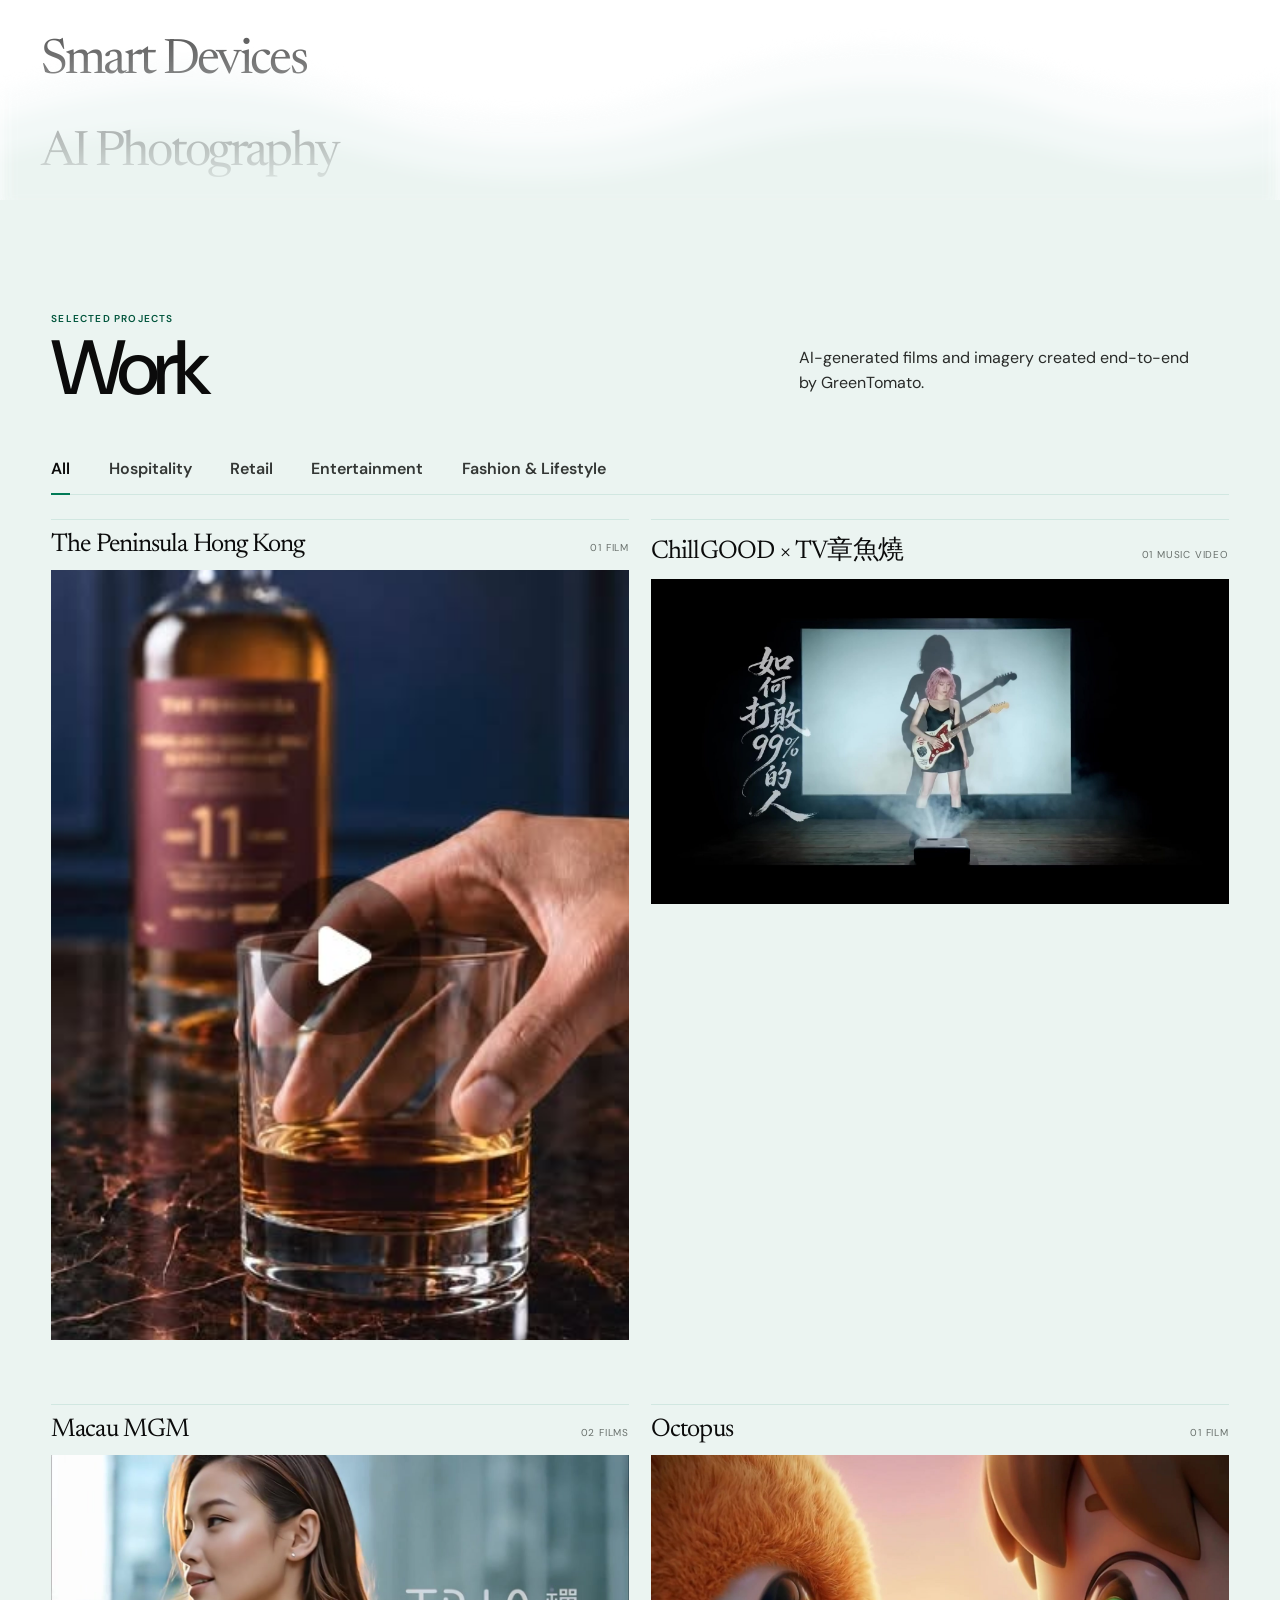
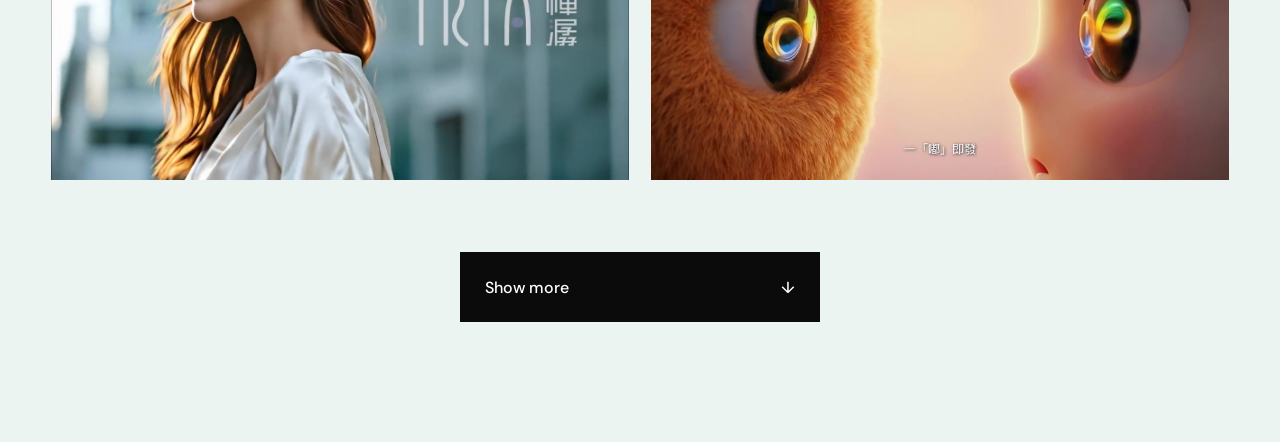
==== commit 319bfce5: "Refine Maya profile and remove selected work" ====
--- a/index.html
+++ b/index.html
@@ -85,7 +85,7 @@
               <h2>Maya</h2>
             </div>
             <div class="maya-actions">
-              <a href="#maya-profile">View Maya <span aria-hidden="true">↗</span></a>
+              <a href="./maya.html">View Maya <span aria-hidden="true">↗</span></a>
               <a class="all-artists-button" href="./artists.html">
                 View all Artists <span aria-hidden="true">→</span>
               </a>
@@ -339,44 +339,6 @@
             </div>
           </article>
 
-          <article class="work-brand-group" data-work-category="entertainment" data-page-visible="false" hidden>
-            <header class="work-brand-header">
-              <h3>Neopets</h3>
-              <span>01 film</span>
-            </header>
-            <div class="work-project">
-              <div class="work-media">
-                <img src="./assets/work/neopets.png" alt="Neopets campaign film" />
-                <div class="work-media-overlay"><span>Campaign Film</span></div>
-              </div>
-            </div>
-          </article>
-
-          <article class="work-brand-group" data-work-category="finance" data-page-visible="false" hidden>
-            <header class="work-brand-header">
-              <h3>Bowtie</h3>
-              <span>01 film</span>
-            </header>
-            <div class="work-project">
-              <div class="work-media">
-                <img src="./assets/work/bowtie.png" alt="Bowtie campaign film" />
-                <div class="work-media-overlay"><span>Campaign Film</span></div>
-              </div>
-            </div>
-          </article>
-
-          <article class="work-brand-group" data-work-category="finance" data-page-visible="false" hidden>
-            <header class="work-brand-header">
-              <h3>Dah Sing Bank</h3>
-              <span>01 film</span>
-            </header>
-            <div class="work-project">
-              <div class="work-media">
-                <img src="./assets/work/dah-sing.png" alt="Dah Sing Bank campaign film" />
-                <div class="work-media-overlay"><span>Campaign Film</span></div>
-              </div>
-            </div>
-          </article>
         </div>
 
         <button class="work-load-more" type="button">
--- a/styles.css
+++ b/styles.css
@@ -494,6 +494,7 @@
 
 .capabilities-link {
   display: flex;
+  align-items: center;
   justify-content: space-between;
   width: 280px;
   margin-top: 42px;
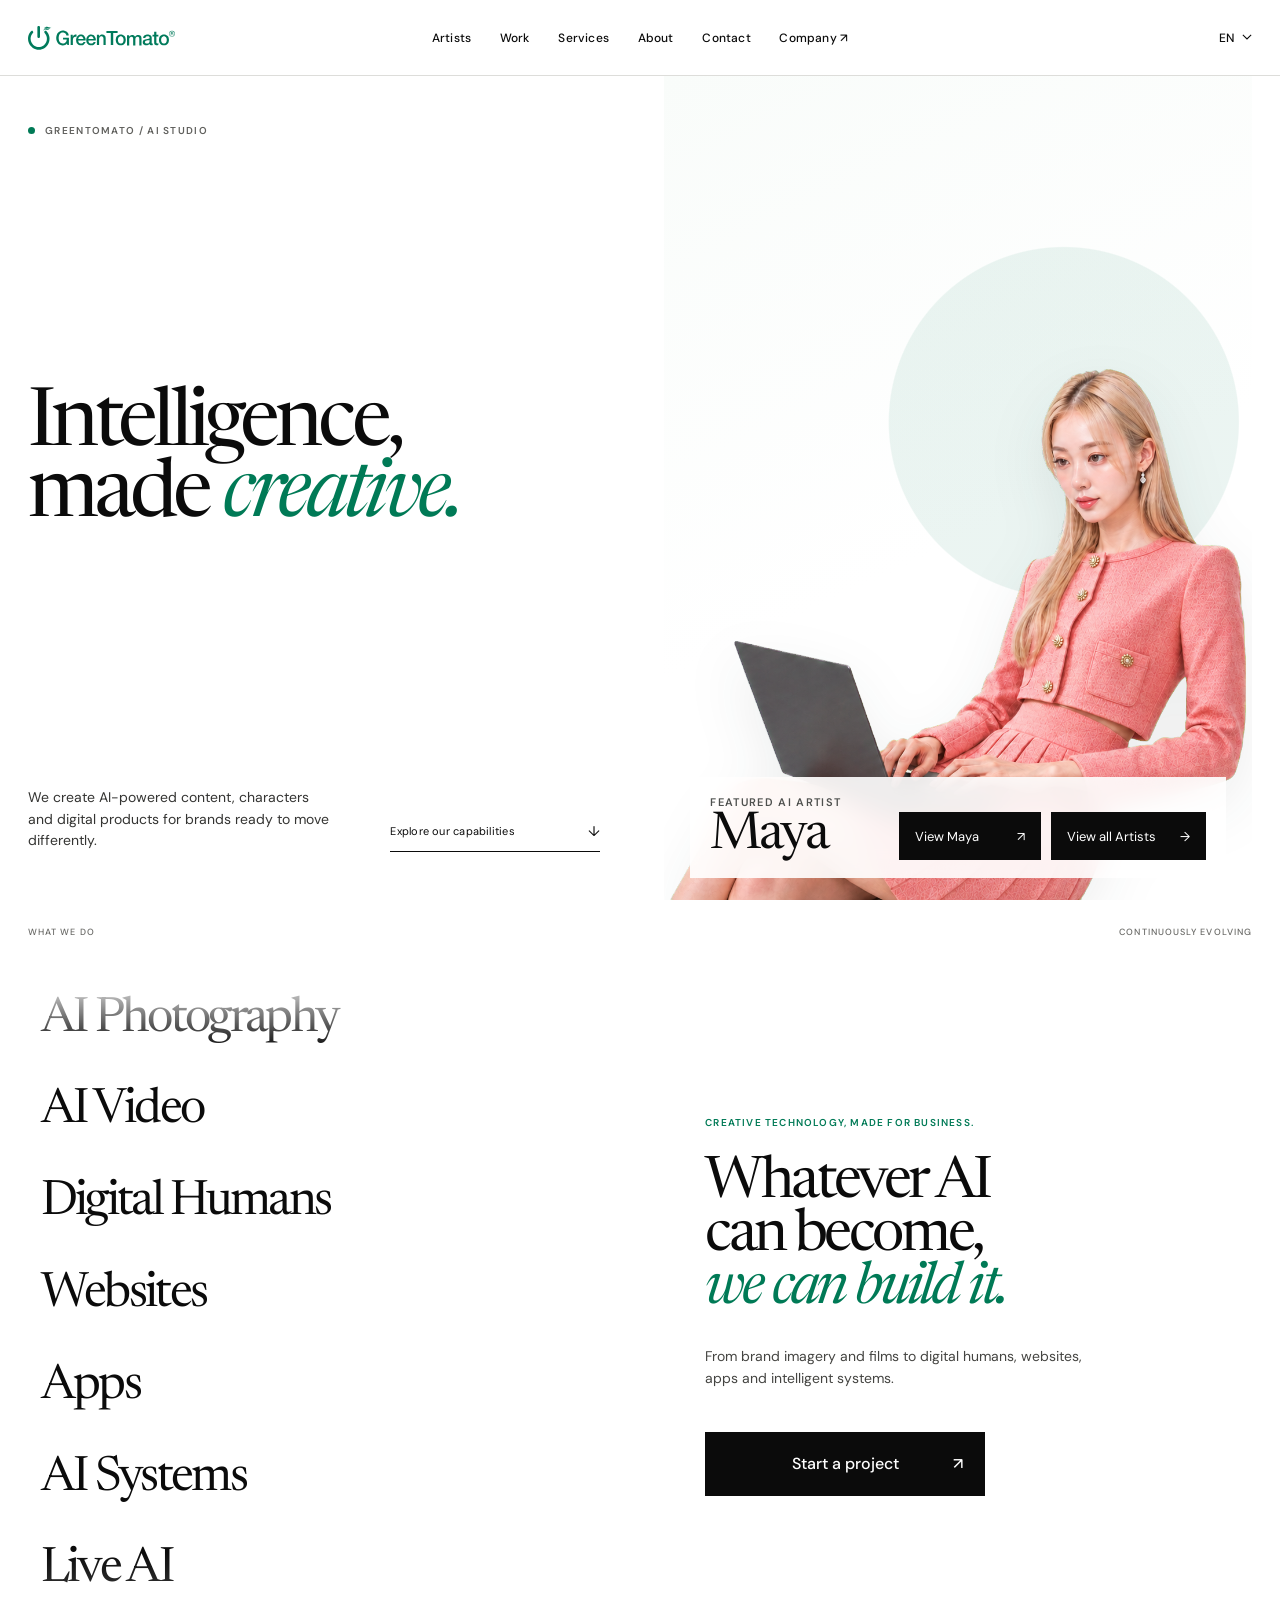
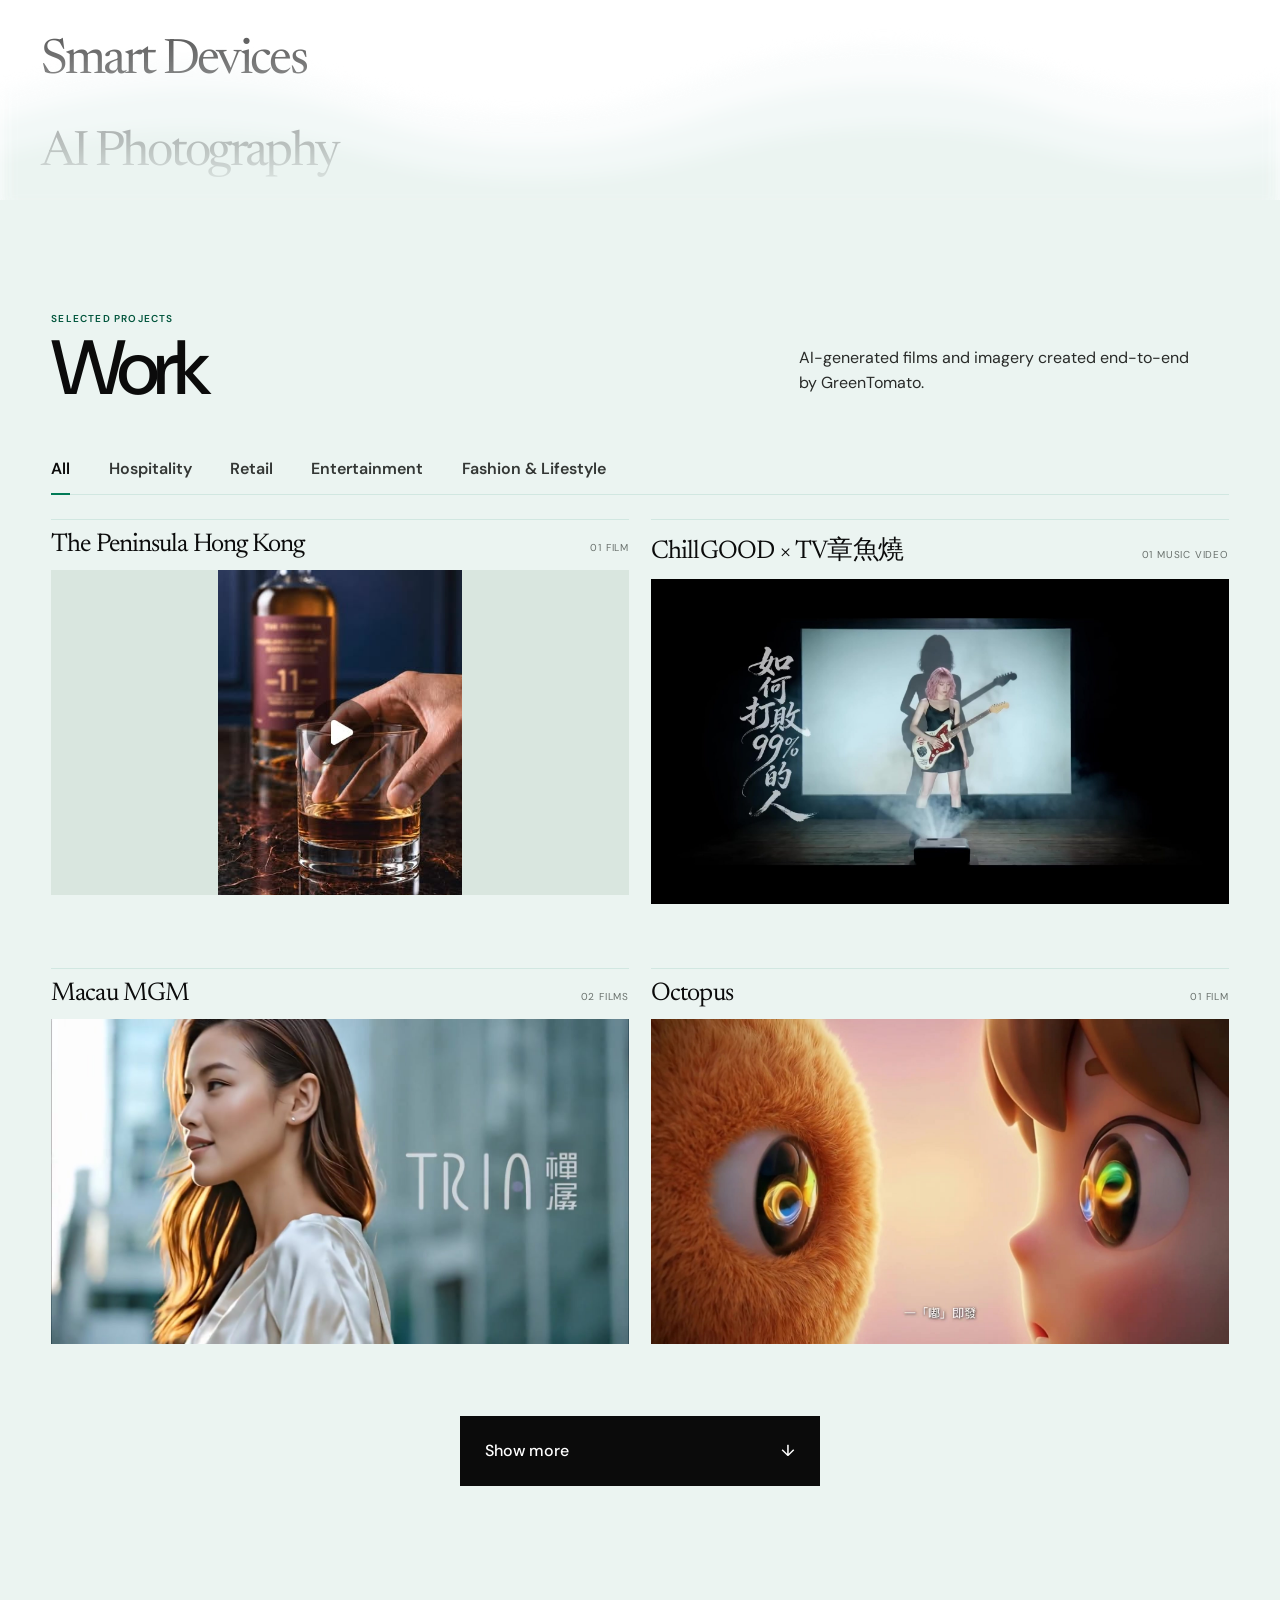
==== commit 5bfacddd: "Refresh homepage stylesheet cache key" ====
--- a/index.html
+++ b/index.html
@@ -14,7 +14,7 @@
       href="https://fonts.googleapis.com/css2?family=DM+Sans:wght@400;500;600&family=Newsreader:opsz,wght@6..72,400;6..72,500&display=swap"
       rel="stylesheet"
     />
-    <link rel="stylesheet" href="./styles.css?v=peninsula-portrait" />
+    <link rel="stylesheet" href="./styles.css?v=peninsula-height-cta-center" />
     <script src="./app.js?v=work-pagination-2" defer></script>
   </head>
   <body>
--- a/styles.css
+++ b/styles.css
@@ -493,9 +493,10 @@
 }
 
 .capabilities-link {
-  display: flex;
-  align-items: center;
-  justify-content: space-between;
+  position: relative;
+  display: flex;
+  align-items: center;
+  justify-content: center;
   width: 280px;
   margin-top: 42px;
   min-height: 64px;
@@ -505,6 +506,23 @@
   font-size: 16px;
   font-weight: 500;
   transition: background 180ms ease, transform 180ms ease;
+}
+
+.capabilities-link > span:first-child {
+  position: absolute;
+  top: 50%;
+  left: 50%;
+  width: max-content;
+  line-height: 1;
+  transform: translate(-50%, -50%);
+}
+
+.capabilities-link span[aria-hidden="true"] {
+  position: absolute;
+  top: 50%;
+  right: 22px;
+  line-height: 1;
+  transform: translateY(-50%);
 }
 
 .capabilities-link:hover {
@@ -688,11 +706,16 @@
 }
 
 .work-brand-group--portrait .work-media {
+  display: flex;
+  justify-content: center;
+  align-items: center;
+  aspect-ratio: 16 / 9;
+}
+
+.work-brand-group--portrait .work-media img {
+  width: auto;
+  height: 100%;
   aspect-ratio: 3 / 4;
-}
-
-.work-brand-group--portrait .work-media img {
-  height: 100%;
   object-fit: cover;
 }
 
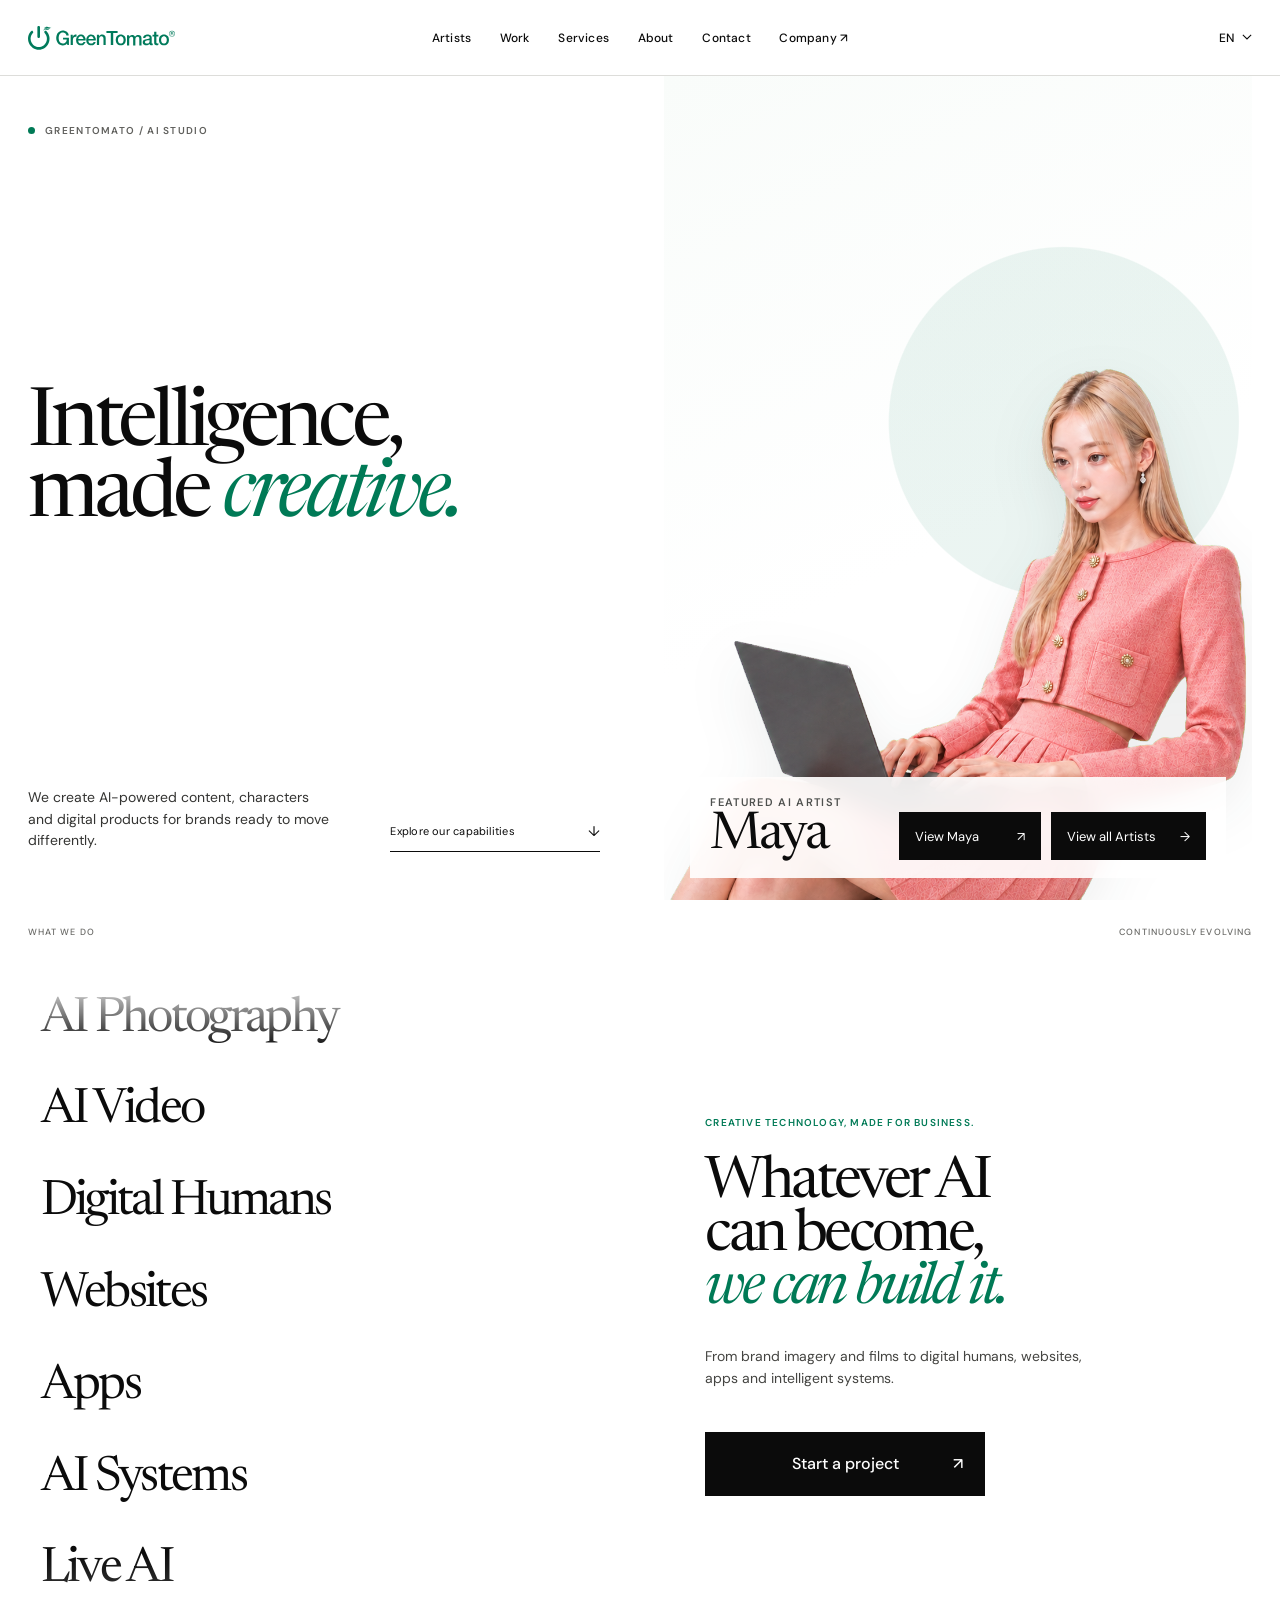
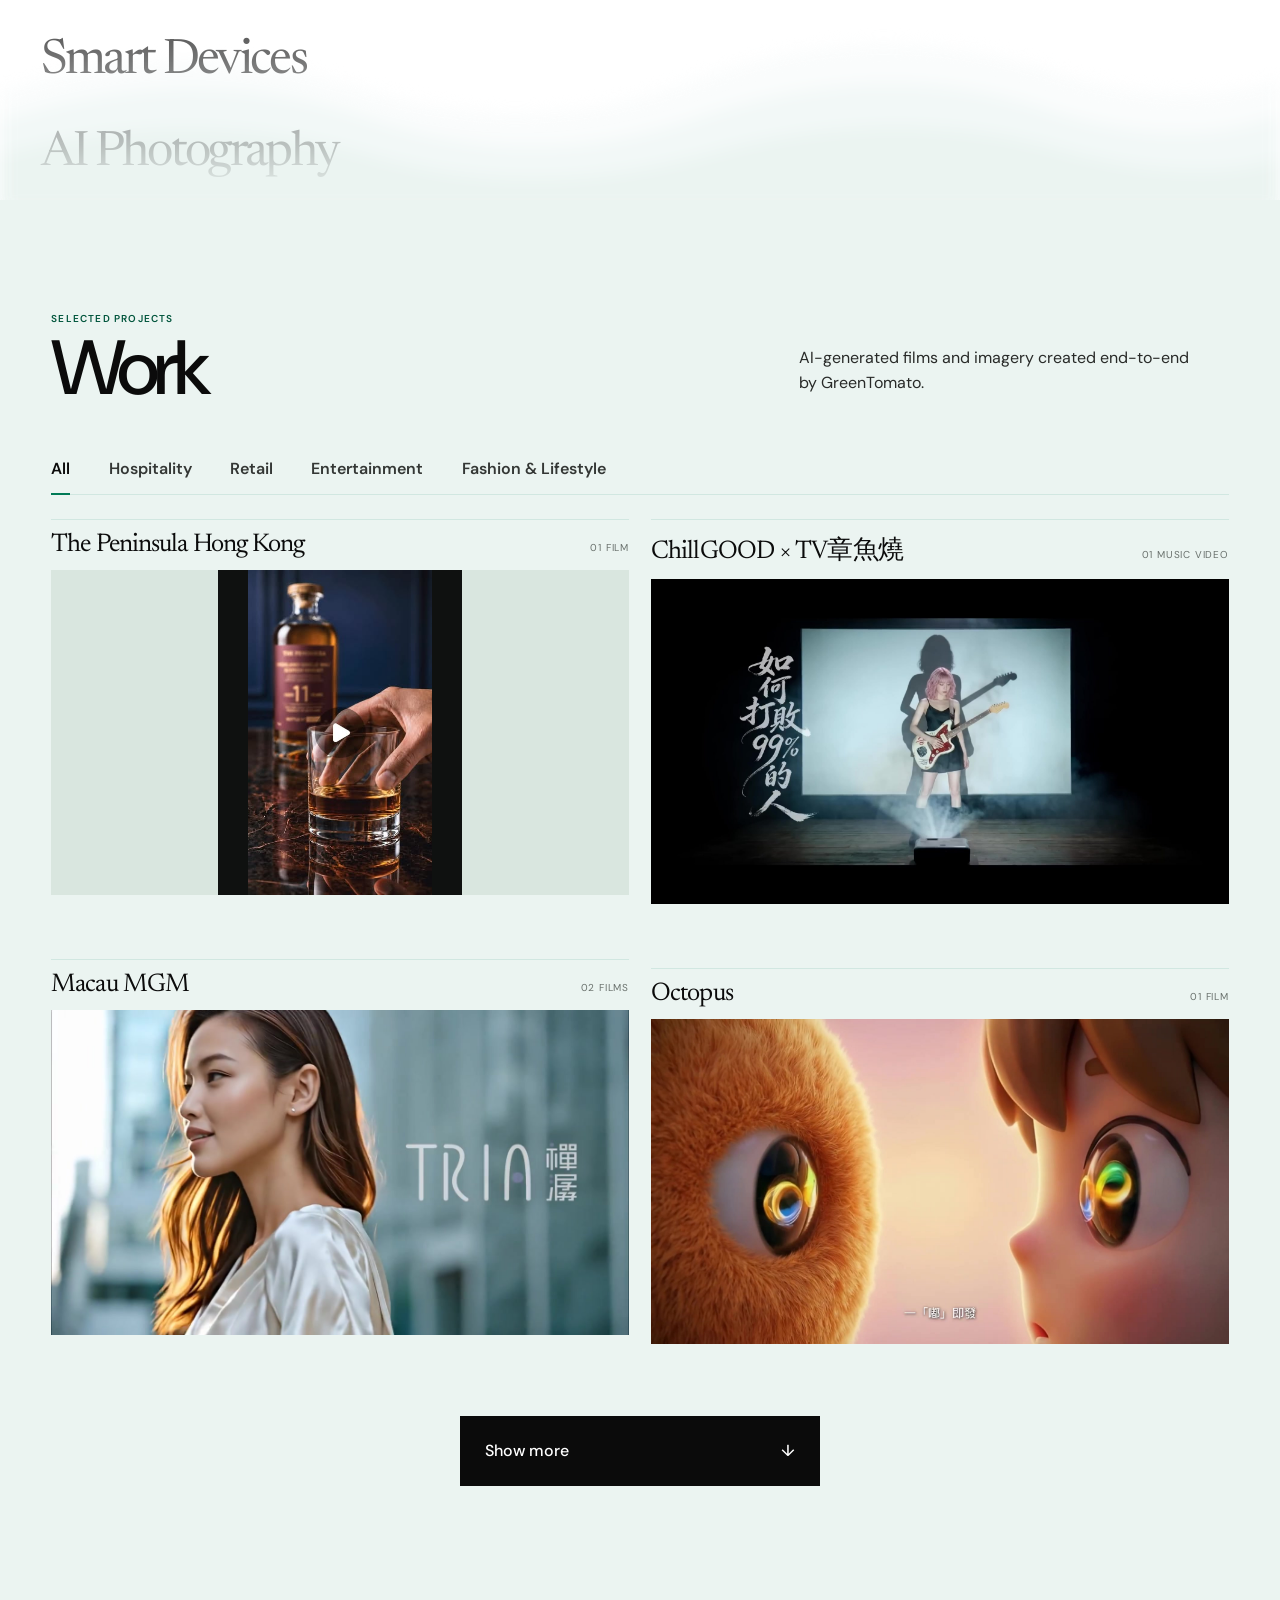
==== commit d6296ec8: "Add playable work videos and refine Maya profile" ====
--- a/index.html
+++ b/index.html
@@ -14,8 +14,8 @@
       href="https://fonts.googleapis.com/css2?family=DM+Sans:wght@400;500;600&family=Newsreader:opsz,wght@6..72,400;6..72,500&display=swap"
       rel="stylesheet"
     />
-    <link rel="stylesheet" href="./styles.css?v=peninsula-height-cta-center" />
-    <script src="./app.js?v=work-pagination-2" defer></script>
+    <link rel="stylesheet" href="./styles.css?v=work-video-profile-1" />
+    <script src="./app.js?v=work-video-profile-1" defer></script>
   </head>
   <body>
     <header class="site-header">
@@ -189,10 +189,14 @@
             </header>
             <div class="work-project">
               <div class="work-media">
-                <img
-                  src="./assets/work/peninsula/peninsula-fathers-day-cover.jpg"
-                  alt="The Peninsula Hong Kong campaign"
-                />
+                <video
+                  src="./assets/work/video/peninsula.mp4"
+                  poster="./assets/work/peninsula/peninsula-fathers-day-cover.jpg"
+                  preload="metadata"
+                  playsinline
+                  controlslist="nodownload noplaybackrate"
+                  aria-label="Play The Peninsula Hong Kong campaign film"
+                ></video>
                 <div class="work-media-overlay"><span>Father’s Day Campaign</span></div>
               </div>
             </div>
@@ -205,7 +209,14 @@
             </header>
             <div class="work-project">
               <div class="work-media">
-                <img src="./assets/work/takoyaki-poster.jpg" alt="Music video for ChillGOOD and TV章魚燒" />
+                <video
+                  src="./assets/work/video/takoyaki.mp4"
+                  poster="./assets/work/takoyaki-poster.jpg"
+                  preload="metadata"
+                  playsinline
+                  controlslist="nodownload noplaybackrate"
+                  aria-label="Play ChillGOOD and TV章魚燒 music video"
+                ></video>
                 <div class="work-media-overlay">
                   <span>A brand by Leo Ku 古巨基</span>
                 </div>
@@ -220,7 +231,14 @@
             </header>
             <div class="work-project">
               <div class="work-media">
-                <img src="./assets/work/mgm-01-poster.jpg" alt="Macau MGM film 01" />
+                <video
+                  src="./assets/work/video/mgm-01.mp4"
+                  poster="./assets/work/mgm-01-poster.jpg"
+                  preload="metadata"
+                  playsinline
+                  controlslist="nodownload noplaybackrate"
+                  aria-label="Play Macau MGM film 01"
+                ></video>
                 <div class="work-media-overlay">
                   <span>MGM 01</span>
                   <button class="show-more-button" type="button" aria-expanded="false">
@@ -232,7 +250,14 @@
             <div class="work-more" aria-hidden="true">
               <div class="work-project">
                 <div class="work-media">
-                  <img src="./assets/work/mgm-02-poster.jpg" alt="Macau MGM film 02" />
+                  <video
+                    src="./assets/work/video/mgm-02.mp4"
+                    poster="./assets/work/mgm-02-poster.jpg"
+                    preload="metadata"
+                    playsinline
+                    controlslist="nodownload noplaybackrate"
+                    aria-label="Play Macau MGM film 02"
+                  ></video>
                   <div class="work-media-overlay"><span>MGM 02</span></div>
                 </div>
               </div>
@@ -246,7 +271,14 @@
             </header>
             <div class="work-project">
               <div class="work-media">
-                <img src="./assets/work/octopus-cover.jpg" alt="Octopus campaign film" />
+                <video
+                  src="./assets/work/video/octopus.mp4"
+                  poster="./assets/work/octopus-cover.jpg"
+                  preload="metadata"
+                  playsinline
+                  controlslist="nodownload noplaybackrate"
+                  aria-label="Play Octopus campaign film"
+                ></video>
                 <div class="work-media-overlay"><span>Octopus</span></div>
               </div>
             </div>
@@ -259,10 +291,14 @@
             </header>
             <div class="work-project">
               <div class="work-media">
-                <img
-                  src="./assets/work/parknshop/parknshop-weekly-offer-cover.jpg"
-                  alt="PARKnSHOP weekly campaign"
-                />
+                <video
+                  src="./assets/work/video/parknshop.mp4"
+                  poster="./assets/work/parknshop/parknshop-weekly-offer-cover.jpg"
+                  preload="metadata"
+                  playsinline
+                  controlslist="nodownload noplaybackrate"
+                  aria-label="Play PARKnSHOP weekly campaign"
+                ></video>
                 <div class="work-media-overlay"><span>Weekly Offer</span></div>
               </div>
             </div>
@@ -275,7 +311,14 @@
             </header>
             <div class="work-project">
               <div class="work-media">
-                <img src="./assets/work/grams-color.jpg" alt="GRAMS color film" />
+                <video
+                  src="./assets/work/video/grams-color.mp4"
+                  poster="./assets/work/grams-color.jpg"
+                  preload="metadata"
+                  playsinline
+                  controlslist="nodownload noplaybackrate"
+                  aria-label="Play GRAMS color film"
+                ></video>
                 <div class="work-media-overlay">
                   <span>Color</span>
                   <button class="show-more-button" type="button" aria-expanded="false">
@@ -287,13 +330,27 @@
             <div class="work-more" aria-hidden="true">
               <div class="work-project">
                 <div class="work-media">
-                  <img src="./assets/work/grams-bw-poster.jpg" alt="GRAMS black and white film" />
+                  <video
+                    src="./assets/work/video/grams-bw.mp4"
+                    poster="./assets/work/grams-bw-poster.jpg"
+                    preload="metadata"
+                    playsinline
+                    controlslist="nodownload noplaybackrate"
+                    aria-label="Play GRAMS black and white film"
+                  ></video>
                   <div class="work-media-overlay"><span>Black &amp; White</span></div>
                 </div>
               </div>
               <div class="work-project">
                 <div class="work-media">
-                  <img src="./assets/work/grams28.png" alt="GRAMS campaign film" />
+                  <video
+                    src="./assets/work/video/grams-campaign.mp4"
+                    poster="./assets/work/grams28.png"
+                    preload="metadata"
+                    playsinline
+                    controlslist="nodownload noplaybackrate"
+                    aria-label="Play GRAMS campaign film"
+                  ></video>
                   <div class="work-media-overlay"><span>Campaign Film</span></div>
                 </div>
               </div>
@@ -307,7 +364,14 @@
             </header>
             <div class="work-project">
               <div class="work-media">
-                <img src="./assets/work/koisea.png" alt="KOISEA landscape film" />
+                <video
+                  src="./assets/work/video/koisea-landscape.mp4"
+                  poster="./assets/work/koisea.png"
+                  preload="metadata"
+                  playsinline
+                  controlslist="nodownload noplaybackrate"
+                  aria-label="Play KOISEA landscape film"
+                ></video>
                 <div class="work-media-overlay">
                   <span>Landscape</span>
                   <button class="show-more-button" type="button" aria-expanded="false">
@@ -319,7 +383,14 @@
             <div class="work-more" aria-hidden="true">
               <div class="work-project">
                 <div class="work-media">
-                  <img src="./assets/work/koisea-underground.jpg" alt="KOISEA underground film" />
+                  <video
+                    src="./assets/work/video/koisea-underground.mp4"
+                    poster="./assets/work/koisea-underground.jpg"
+                    preload="metadata"
+                    playsinline
+                    controlslist="nodownload noplaybackrate"
+                    aria-label="Play KOISEA underground film"
+                  ></video>
                   <div class="work-media-overlay"><span>Underground</span></div>
                 </div>
               </div>
@@ -333,7 +404,14 @@
             </header>
             <div class="work-project">
               <div class="work-media">
-                <img src="./assets/work/kicks-crew.png" alt="KICKS CREW campaign film" />
+                <video
+                  src="./assets/work/video/kicks-crew.mp4"
+                  poster="./assets/work/kicks-crew.png"
+                  preload="metadata"
+                  playsinline
+                  controlslist="nodownload noplaybackrate"
+                  aria-label="Play KICKS CREW campaign film"
+                ></video>
                 <div class="work-media-overlay"><span>Campaign Film</span></div>
               </div>
             </div>
--- a/styles.css
+++ b/styles.css
@@ -647,8 +647,15 @@
 .work-grid {
   display: grid;
   grid-template-columns: repeat(2, minmax(0, 1fr));
-  gap: 64px 22px;
+  gap: 0 22px;
   align-items: start;
+}
+
+.work-column {
+  display: flex;
+  flex-direction: column;
+  gap: 64px;
+  min-width: 0;
 }
 
 .work-brand-group {
@@ -698,11 +705,17 @@
   background: #d9e6df;
 }
 
-.work-media img {
+.work-media img,
+.work-media video {
   display: block;
   width: 100%;
   height: auto;
-  transition: transform 500ms cubic-bezier(0.16, 1, 0.3, 1);
+}
+
+.work-media video {
+  aspect-ratio: 16 / 9;
+  background: #0f1110;
+  object-fit: contain;
 }
 
 .work-brand-group--portrait .work-media {
@@ -712,33 +725,32 @@
   aspect-ratio: 16 / 9;
 }
 
-.work-brand-group--portrait .work-media img {
+.work-brand-group--portrait .work-media img,
+.work-brand-group--portrait .work-media video {
   width: auto;
   height: 100%;
   aspect-ratio: 3 / 4;
-  object-fit: cover;
+  object-fit: contain;
 }
 
 .work-media-overlay {
   position: absolute;
+  top: 0;
   right: 0;
-  bottom: 0;
+  bottom: auto;
   left: 0;
   display: flex;
   justify-content: space-between;
   align-items: center;
   min-height: 58px;
   padding: 15px 18px;
-  background: linear-gradient(to top, rgba(4, 12, 9, 0.76), rgba(4, 12, 9, 0.04));
+  background: linear-gradient(to bottom, rgba(4, 12, 9, 0.7), rgba(4, 12, 9, 0));
   color: #fff;
   font-size: 12px;
   opacity: 0;
   transform: translateY(8px);
   transition: opacity 220ms ease, transform 220ms ease;
-}
-
-.work-media:hover img {
-  transform: scale(1.025);
+  pointer-events: none;
 }
 
 .work-media:hover .work-media-overlay,
@@ -758,6 +770,7 @@
   color: #fff;
   font-size: 11px;
   cursor: pointer;
+  pointer-events: auto;
 }
 
 .show-more-button span {
@@ -769,10 +782,7 @@
 }
 
 .work-more {
-  display: grid;
-  grid-template-rows: 0fr;
-  opacity: 0;
-  transition: grid-template-rows 420ms cubic-bezier(0.16, 1, 0.3, 1), opacity 260ms ease;
+  display: none;
 }
 
 .work-more > .work-project {
@@ -781,9 +791,8 @@
 }
 
 .work-brand-group.is-expanded .work-more {
-  grid-template-rows: 1fr;
+  display: grid;
   margin-top: 14px;
-  opacity: 1;
 }
 
 .work-load-more {
